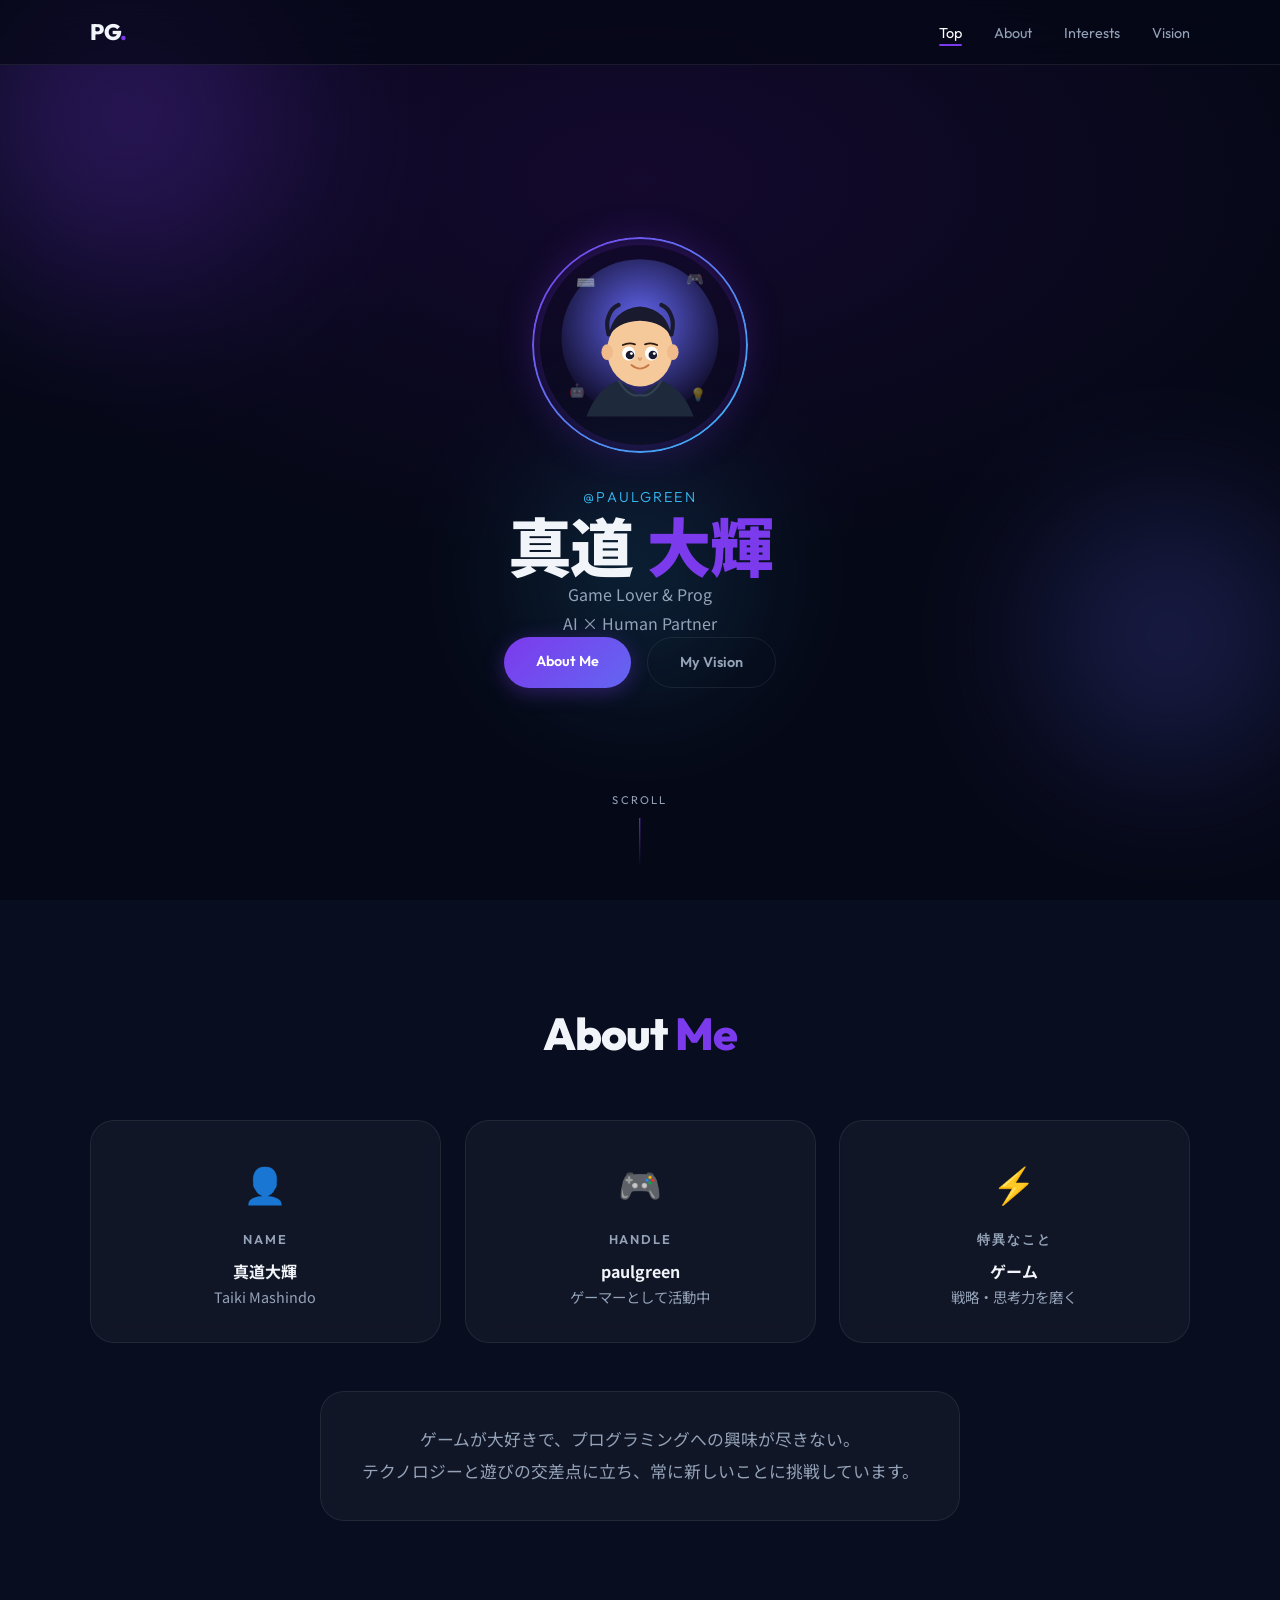
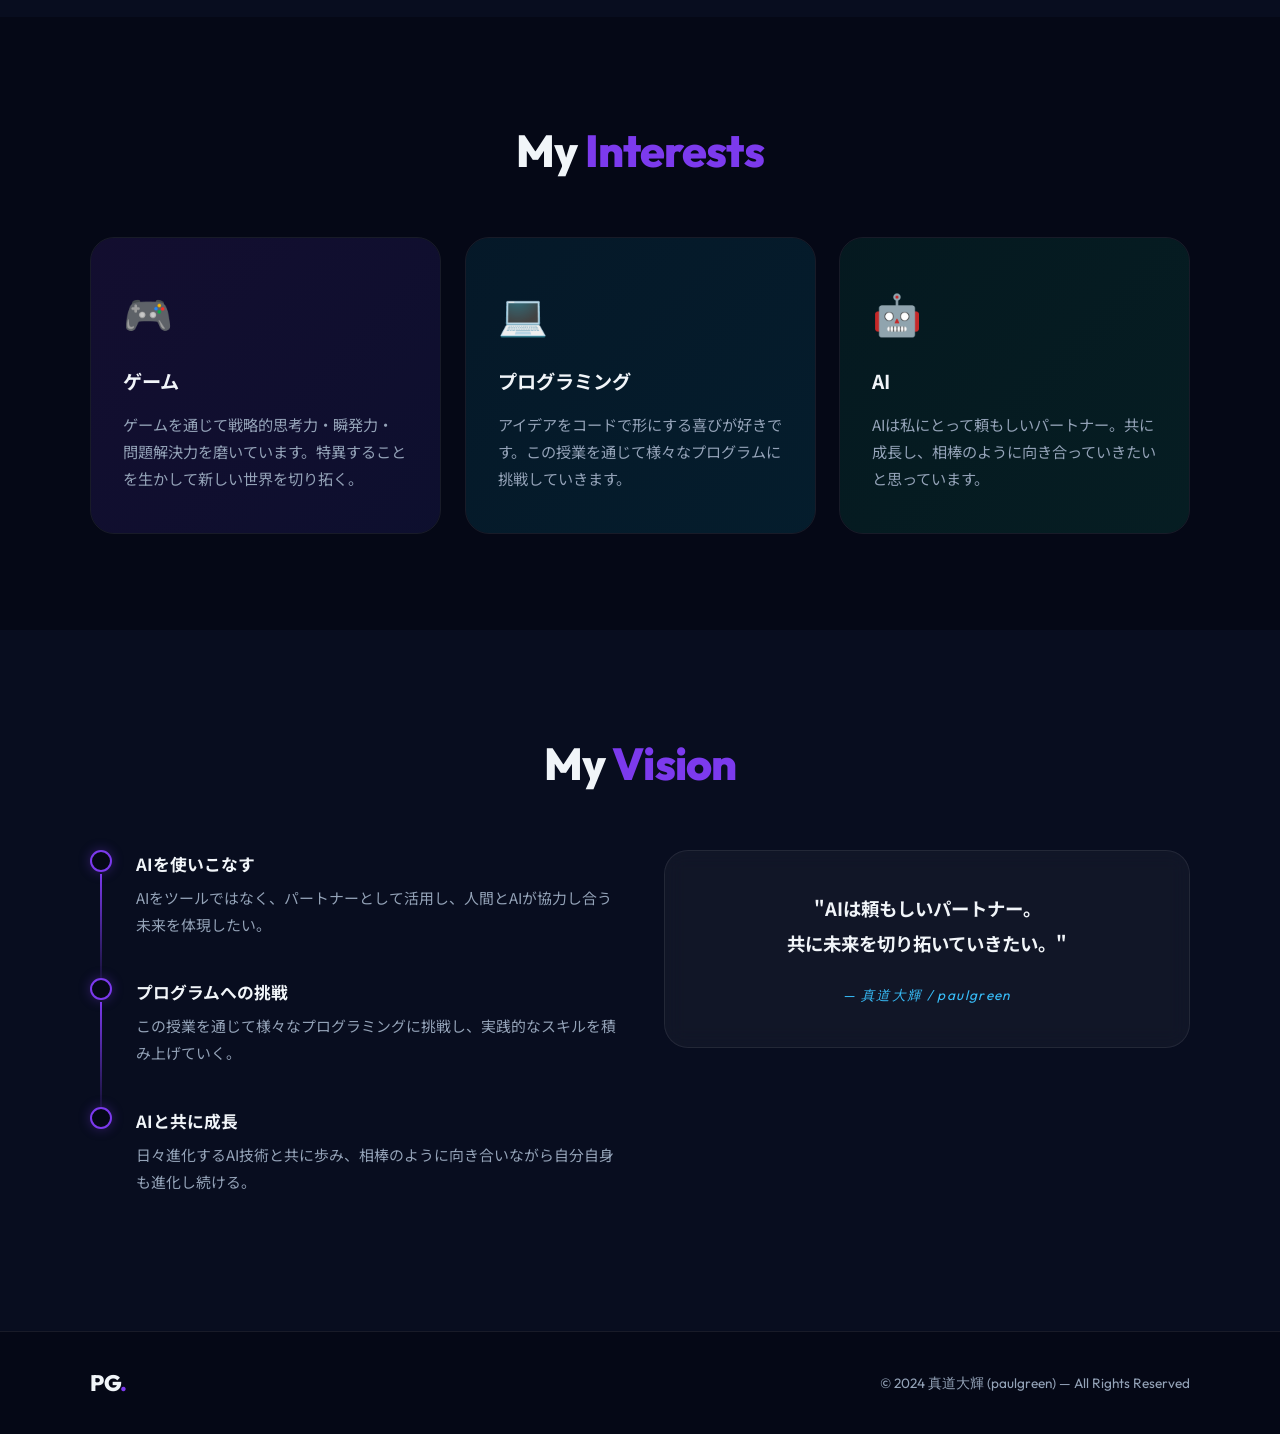
==== index.html @ 3db97f79 "Initial commit" ====
<!DOCTYPE html>
<html lang="ja">
<head>
  <meta charset="UTF-8" />
  <meta name="viewport" content="width=device-width, initial-scale=1.0" />
  <meta name="description" content="真道大輝（paulgreen）の自己紹介ページ。ゲームとプログラミングが得意なAI活用者のポートフォリオ。" />
  <title>真道大輝 | Self Introduction</title>
  <link rel="preconnect" href="https://fonts.googleapis.com" />
  <link rel="preconnect" href="https://fonts.gstatic.com" crossorigin />
  <link href="https://fonts.googleapis.com/css2?family=Noto+Sans+JP:wght@300;400;700;900&family=Outfit:wght@300;400;600;800&display=swap" rel="stylesheet" />
  <link rel="stylesheet" href="style.css" />
</head>
<body>

  <!-- ===== NAVBAR ===== -->
  <nav id="navbar">
    <div class="nav-inner">
      <span class="nav-logo">PG<span class="accent">.</span></span>
      <ul class="nav-links">
        <li><a href="#hero">Top</a></li>
        <li><a href="#about">About</a></li>
        <li><a href="#interests">Interests</a></li>
        <li><a href="#future">Vision</a></li>
      </ul>
      <button class="hamburger" id="hamburger" aria-label="メニュー">
        <span></span><span></span><span></span>
      </button>
    </div>
  </nav>

  <!-- ===== HERO ===== -->
  <section id="hero">
    <div class="hero-bg">
      <div class="orb orb1"></div>
      <div class="orb orb2"></div>
      <div class="orb orb3"></div>
    </div>
    <div class="hero-content">
      <div class="hero-avatar reveal-up">
        <!-- SVG Avatar -->
        <svg viewBox="0 0 240 280" xmlns="http://www.w3.org/2000/svg" class="avatar-svg">
          <!-- Background circle -->
          <circle cx="120" cy="130" r="110" fill="url(#avatarBg)" />
          <!-- Body / T-shirt -->
          <path d="M45 240 Q60 200 90 190 L120 210 L150 190 Q180 200 195 240 Z" fill="#1e293b"/>
          <!-- Hoodie details -->
          <path d="M90 190 Q105 215 120 210 Q135 215 150 190" fill="none" stroke="#334155" stroke-width="3"/>
          <!-- Neck -->
          <rect x="107" y="172" width="26" height="22" rx="8" fill="#f5c99a"/>
          <!-- Head -->
          <ellipse cx="120" cy="148" rx="46" ry="50" fill="#f5c99a"/>
          <!-- Ears -->
          <ellipse cx="74" cy="150" rx="8" ry="11" fill="#f0ba8a"/>
          <ellipse cx="166" cy="150" rx="8" ry="11" fill="#f0ba8a"/>
          <!-- Hair -->
          <path d="M76 130 Q80 90 120 86 Q160 90 164 130 Q155 108 120 106 Q85 108 76 130 Z" fill="#1a1a2e"/>
          <path d="M76 125 Q72 110 76 100 Q80 88 90 84" stroke="#1a1a2e" stroke-width="6" fill="none" stroke-linecap="round"/>
          <path d="M164 125 Q168 110 164 100 Q160 88 150 84" stroke="#1a1a2e" stroke-width="6" fill="none" stroke-linecap="round"/>
          <!-- Eyes -->
          <ellipse cx="104" cy="152" rx="9" ry="10" fill="white"/>
          <ellipse cx="136" cy="152" rx="9" ry="10" fill="white"/>
          <circle cx="106" cy="154" r="6" fill="#1a1a2e"/>
          <circle cx="138" cy="154" r="6" fill="#1a1a2e"/>
          <circle cx="108" cy="152" r="2" fill="white"/>
          <circle cx="140" cy="152" r="2" fill="white"/>
          <!-- Eyebrows -->
          <path d="M96 140 Q104 136 113 139" stroke="#2d1a0e" stroke-width="2.5" fill="none" stroke-linecap="round"/>
          <path d="M127 139 Q136 136 144 140" stroke="#2d1a0e" stroke-width="2.5" fill="none" stroke-linecap="round"/>
          <!-- Smile -->
          <path d="M108 168 Q120 178 132 168" stroke="#c97745" stroke-width="2.5" fill="none" stroke-linecap="round"/>
          <!-- Nose -->
          <path d="M118 158 Q120 165 122 158" stroke="#d4956a" stroke-width="2" fill="none" stroke-linecap="round"/>
          <!-- Gradient -->
          <defs>
            <radialGradient id="avatarBg" cx="50%" cy="40%" r="60%">
              <stop offset="0%" stop-color="#6366f1"/>
              <stop offset="100%" stop-color="#0f0c29"/>
            </radialGradient>
          </defs>
          <!-- Tech icons floating -->
          <text x="30" y="60" font-size="22" opacity="0.5">⌨️</text>
          <text x="185" y="55" font-size="20" opacity="0.5">🎮</text>
          <text x="20" y="210" font-size="18" opacity="0.4">🤖</text>
          <text x="190" y="215" font-size="18" opacity="0.4">💡</text>
        </svg>
        <div class="avatar-ring"></div>
      </div>

      <div class="hero-text reveal-up delay-1">
        <p class="hero-handle">@paulgreen</p>
        <h1 class="hero-name">真道 <span class="accent">大輝</span></h1>
        <p class="hero-tagline">Game Lover &amp; Programming Enthusiast<br>AI × Human Partner</p>
        <div class="hero-buttons">
          <a href="#about" class="btn btn-primary" id="btn-about">About Me</a>
          <a href="#future" class="btn btn-ghost" id="btn-vision">My Vision</a>
        </div>
      </div>
    </div>

    <div class="scroll-hint">
      <span>Scroll</span>
      <div class="scroll-line"></div>
    </div>
  </section>

  <!-- ===== ABOUT ===== -->
  <section id="about">
    <div class="container">
      <h2 class="section-title reveal-up">About <span class="accent">Me</span></h2>
      <div class="about-grid">
        <div class="about-card reveal-left" id="card-name">
          <div class="card-icon">👤</div>
          <h3>Name</h3>
          <p><strong>真道大輝</strong><br><span class="muted">Taiki Mashindo</span></p>
        </div>
        <div class="about-card reveal-up delay-1" id="card-handle">
          <div class="card-icon">🎮</div>
          <h3>Handle</h3>
          <p><strong>paulgreen</strong><br><span class="muted">ゲーマーとして活動中</span></p>
        </div>
        <div class="about-card reveal-right" id="card-skill">
          <div class="card-icon">⚡</div>
          <h3>特異なこと</h3>
          <p><strong>ゲーム</strong><br><span class="muted">戦略・思考力を磨く</span></p>
        </div>
      </div>

      <div class="about-bio reveal-up delay-2">
        <p>
          ゲームが大好きで、プログラミングへの興味が尽きない。<br>
          テクノロジーと遊びの交差点に立ち、常に新しいことに挑戦しています。
        </p>
      </div>
    </div>
  </section>

  <!-- ===== INTERESTS ===== -->
  <section id="interests">
    <div class="container">
      <h2 class="section-title reveal-up">My <span class="accent">Interests</span></h2>
      <div class="interests-grid">

        <div class="interest-card reveal-left" id="interest-game">
          <div class="interest-bg game-bg"></div>
          <div class="interest-icon">🎮</div>
          <h3>ゲーム</h3>
          <p>ゲームを通じて戦略的思考力・瞬発力・問題解決力を磨いています。特異することを生かして新しい世界を切り拓く。</p>
        </div>

        <div class="interest-card reveal-up delay-1" id="interest-programming">
          <div class="interest-bg prog-bg"></div>
          <div class="interest-icon">💻</div>
          <h3>プログラミング</h3>
          <p>アイデアをコードで形にする喜びが好きです。この授業を通じて様々なプログラムに挑戦していきます。</p>
        </div>

        <div class="interest-card reveal-right" id="interest-ai">
          <div class="interest-bg ai-bg"></div>
          <div class="interest-icon">🤖</div>
          <h3>AI</h3>
          <p>AIは私にとって頼もしいパートナー。共に成長し、相棒のように向き合っていきたいと思っています。</p>
        </div>

      </div>
    </div>
  </section>

  <!-- ===== FUTURE / VISION ===== -->
  <section id="future">
    <div class="container">
      <h2 class="section-title reveal-up">My <span class="accent">Vision</span></h2>
      <div class="vision-wrap">
        <div class="vision-timeline">

          <div class="timeline-item reveal-left" id="timeline-1">
            <div class="timeline-dot"></div>
            <div class="timeline-content">
              <h3>AIを使いこなす</h3>
              <p>AIをツールではなく、パートナーとして活用し、人間とAIが協力し合う未来を体現したい。</p>
            </div>
          </div>

          <div class="timeline-item reveal-right" id="timeline-2">
            <div class="timeline-dot"></div>
            <div class="timeline-content">
              <h3>プログラムへの挑戦</h3>
              <p>この授業を通じて様々なプログラミングに挑戦し、実践的なスキルを積み上げていく。</p>
            </div>
          </div>

          <div class="timeline-item reveal-left" id="timeline-3">
            <div class="timeline-dot"></div>
            <div class="timeline-content">
              <h3>AIと共に成長</h3>
              <p>日々進化するAI技術と共に歩み、相棒のように向き合いながら自分自身も進化し続ける。</p>
            </div>
          </div>

        </div>

        <div class="vision-quote reveal-up delay-2">
          <blockquote>
            "AIは頼もしいパートナー。<br>共に未来を切り拓いていきたい。"
          </blockquote>
          <cite>— 真道大輝 / paulgreen</cite>
        </div>
      </div>
    </div>
  </section>

  <!-- ===== FOOTER ===== -->
  <footer id="footer">
    <div class="footer-inner">
      <span class="nav-logo">PG<span class="accent">.</span></span>
      <p>© 2024 真道大輝 (paulgreen) — All Rights Reserved</p>
    </div>
  </footer>

  <script src="script.js"></script>
</body>
</html>
---- style.css ----
/* =============================================
   DESIGN TOKENS & RESET
   ============================================= */
:root {
  --bg-dark:     #050816;
  --bg-section:  #080d1f;
  --bg-card:     rgba(255,255,255,0.04);
  --accent:      #7c3aed;
  --accent2:     #6366f1;
  --accent3:     #38bdf8;
  --text-main:   #f1f5f9;
  --text-muted:  #94a3b8;
  --border:      rgba(255,255,255,0.08);
  --glow:        rgba(124,58,237,0.35);
  --radius:      1rem;
  --radius-lg:   1.5rem;
  --transition:  0.35s cubic-bezier(0.4,0,0.2,1);
  --font-jp:     'Noto Sans JP', sans-serif;
  --font-en:     'Outfit', sans-serif;
}

*, *::before, *::after { box-sizing: border-box; margin: 0; padding: 0; }

html { scroll-behavior: smooth; font-size: 16px; }

body {
  font-family: var(--font-jp);
  background: var(--bg-dark);
  color: var(--text-main);
  overflow-x: hidden;
  line-height: 1.7;
}

a { text-decoration: none; color: inherit; }
ul { list-style: none; }
img, svg { display: block; max-width: 100%; }

.accent { color: var(--accent); }
.muted  { color: var(--text-muted); font-size: 0.9rem; }

/* =============================================
   SCROLLBAR
   ============================================= */
::-webkit-scrollbar { width: 6px; }
::-webkit-scrollbar-track { background: var(--bg-dark); }
::-webkit-scrollbar-thumb { background: var(--accent); border-radius: 3px; }

/* =============================================
   NAVBAR
   ============================================= */
#navbar {
  position: fixed;
  top: 0; left: 0; right: 0;
  z-index: 100;
  padding: 0 1.5rem;
  backdrop-filter: blur(20px);
  background: rgba(5,8,22,0.7);
  border-bottom: 1px solid var(--border);
  transition: var(--transition);
}

.nav-inner {
  max-width: 1100px;
  margin: 0 auto;
  height: 64px;
  display: flex;
  align-items: center;
  justify-content: space-between;
}

.nav-logo {
  font-family: var(--font-en);
  font-weight: 800;
  font-size: 1.4rem;
  letter-spacing: -0.02em;
  color: var(--text-main);
}

.nav-links {
  display: flex;
  gap: 2rem;
}

.nav-links a {
  font-family: var(--font-en);
  font-size: 0.9rem;
  font-weight: 400;
  color: var(--text-muted);
  position: relative;
  transition: color var(--transition);
}

.nav-links a::after {
  content: '';
  position: absolute;
  bottom: -4px; left: 0;
  width: 0; height: 2px;
  background: var(--accent);
  border-radius: 2px;
  transition: width var(--transition);
}

.nav-links a:hover { color: var(--text-main); }
.nav-links a:hover::after { width: 100%; }

.hamburger {
  display: none;
  flex-direction: column;
  gap: 5px;
  background: none;
  border: none;
  cursor: pointer;
  padding: 4px;
}

.hamburger span {
  display: block;
  width: 24px; height: 2px;
  background: var(--text-main);
  border-radius: 2px;
  transition: var(--transition);
}

/* =============================================
   HERO
   ============================================= */
#hero {
  min-height: 100svh;
  display: flex;
  align-items: center;
  justify-content: center;
  position: relative;
  overflow: hidden;
  padding: 6rem 1.5rem 4rem;
}

.hero-bg {
  position: absolute;
  inset: 0;
  z-index: 0;
  background: radial-gradient(ellipse 80% 60% at 50% 20%, #14092e 0%, var(--bg-dark) 70%);
}

.orb {
  position: absolute;
  border-radius: 50%;
  filter: blur(80px);
  opacity: 0.4;
  animation: float 8s ease-in-out infinite;
}

.orb1 {
  width: 500px; height: 500px;
  background: radial-gradient(circle, #7c3aed 0%, transparent 70%);
  top: -15%; left: -10%;
  animation-delay: 0s;
}

.orb2 {
  width: 350px; height: 350px;
  background: radial-gradient(circle, #6366f1 0%, transparent 70%);
  bottom: 10%; right: -5%;
  animation-delay: 3s;
}

.orb3 {
  width: 250px; height: 250px;
  background: radial-gradient(circle, #38bdf8 0%, transparent 70%);
  top: 50%; left: 40%;
  animation-delay: 6s;
}

@keyframes float {
  0%, 100% { transform: translateY(0) scale(1); }
  50%       { transform: translateY(-30px) scale(1.05); }
}

.hero-content {
  position: relative;
  z-index: 1;
  display: flex;
  flex-direction: column;
  align-items: center;
  gap: 2.5rem;
  text-align: center;
  max-width: 700px;
  width: 100%;
}

/* Avatar */
.hero-avatar {
  position: relative;
  width: 200px; height: 200px;
}

.avatar-svg {
  width: 200px; height: 200px;
  border-radius: 50%;
  box-shadow: 0 0 40px var(--glow);
}

.avatar-ring {
  position: absolute;
  inset: -8px;
  border-radius: 50%;
  border: 2px solid transparent;
  background: linear-gradient(135deg, var(--accent), var(--accent3)) border-box;
  -webkit-mask: linear-gradient(#fff 0 0) padding-box, linear-gradient(#fff 0 0);
  -webkit-mask-composite: destination-out;
  mask-composite: exclude;
  animation: spin 6s linear infinite;
}

@keyframes spin {
  to { transform: rotate(360deg); }
}

/* Hero Text */
.hero-handle {
  font-family: var(--font-en);
  font-size: 0.9rem;
  font-weight: 300;
  color: var(--accent3);
  letter-spacing: 0.15em;
  text-transform: uppercase;
}

.hero-name {
  font-family: var(--font-jp);
  font-size: clamp(2.2rem, 6vw, 4rem);
  font-weight: 900;
  line-height: 1.1;
  letter-spacing: -0.02em;
}

.hero-tagline {
  font-size: 1rem;
  color: var(--text-muted);
  line-height: 1.8;
}

.hero-buttons {
  display: flex;
  gap: 1rem;
  flex-wrap: wrap;
  justify-content: center;
}

.btn {
  font-family: var(--font-en);
  font-weight: 600;
  font-size: 0.9rem;
  padding: 0.75rem 2rem;
  border-radius: 100px;
  transition: var(--transition);
  cursor: pointer;
  border: none;
  display: inline-block;
}

.btn-primary {
  background: linear-gradient(135deg, var(--accent), var(--accent2));
  color: #fff;
  box-shadow: 0 4px 20px var(--glow);
}

.btn-primary:hover {
  transform: translateY(-3px) scale(1.04);
  box-shadow: 0 8px 30px var(--glow);
}

.btn-ghost {
  background: transparent;
  color: var(--text-muted);
  border: 1px solid var(--border);
}

.btn-ghost:hover {
  color: var(--text-main);
  border-color: var(--accent);
  transform: translateY(-3px);
}

/* Scroll hint */
.scroll-hint {
  position: absolute;
  bottom: 2rem;
  left: 50%;
  transform: translateX(-50%);
  display: flex;
  flex-direction: column;
  align-items: center;
  gap: 0.5rem;
  z-index: 1;
}

.scroll-hint span {
  font-family: var(--font-en);
  font-size: 0.7rem;
  letter-spacing: 0.2em;
  color: var(--text-muted);
  text-transform: uppercase;
}

.scroll-line {
  width: 1px;
  height: 50px;
  background: linear-gradient(to bottom, var(--accent), transparent);
  animation: scrollAnim 2s ease-in-out infinite;
}

@keyframes scrollAnim {
  0%, 100% { opacity: 1; transform: scaleY(1); transform-origin: top; }
  50%       { opacity: 0.3; transform: scaleY(0.5); }
}

/* =============================================
   SECTIONS COMMON
   ============================================= */
section { padding: 6rem 1.5rem; }
section:nth-child(even) { background: var(--bg-section); }

.container {
  max-width: 1100px;
  margin: 0 auto;
}

.section-title {
  font-family: var(--font-en);
  font-size: clamp(1.8rem, 4vw, 2.8rem);
  font-weight: 800;
  text-align: center;
  margin-bottom: 3rem;
  letter-spacing: -0.02em;
}

/* =============================================
   ABOUT
   ============================================= */
#about { background: var(--bg-section); }

.about-grid {
  display: grid;
  grid-template-columns: repeat(auto-fit, minmax(220px, 1fr));
  gap: 1.5rem;
  margin-bottom: 3rem;
}

.about-card {
  background: var(--bg-card);
  border: 1px solid var(--border);
  border-radius: var(--radius-lg);
  padding: 2rem 1.5rem;
  text-align: center;
  transition: var(--transition);
  backdrop-filter: blur(10px);
  position: relative;
  overflow: hidden;
}

.about-card::before {
  content: '';
  position: absolute;
  top: 0; left: 0; right: 0;
  height: 2px;
  background: linear-gradient(90deg, var(--accent), var(--accent3));
  opacity: 0;
  transition: opacity var(--transition);
}

.about-card:hover { transform: translateY(-6px); border-color: rgba(124,58,237,0.4); }
.about-card:hover::before { opacity: 1; }

.card-icon {
  font-size: 2.2rem;
  margin-bottom: 1rem;
}

.about-card h3 {
  font-family: var(--font-en);
  font-size: 0.8rem;
  font-weight: 600;
  text-transform: uppercase;
  letter-spacing: 0.15em;
  color: var(--text-muted);
  margin-bottom: 0.5rem;
}

.about-card p {
  font-size: 1rem;
  line-height: 1.6;
}

.about-bio {
  text-align: center;
  max-width: 640px;
  margin: 0 auto;
  font-size: 1.05rem;
  color: var(--text-muted);
  line-height: 1.9;
  padding: 2rem;
  background: var(--bg-card);
  border: 1px solid var(--border);
  border-radius: var(--radius-lg);
  backdrop-filter: blur(10px);
}

/* =============================================
   INTERESTS
   ============================================= */
#interests { background: var(--bg-dark); }

.interests-grid {
  display: grid;
  grid-template-columns: repeat(auto-fit, minmax(280px, 1fr));
  gap: 1.5rem;
}

.interest-card {
  position: relative;
  border-radius: var(--radius-lg);
  padding: 2.5rem 2rem;
  overflow: hidden;
  border: 1px solid var(--border);
  transition: var(--transition);
  cursor: default;
}

.interest-bg {
  position: absolute;
  inset: 0;
  opacity: 0.12;
  transition: opacity var(--transition);
}

.game-bg  { background: linear-gradient(135deg, #7c3aed, #4f46e5); }
.prog-bg  { background: linear-gradient(135deg, #0891b2, #06b6d4); }
.ai-bg    { background: linear-gradient(135deg, #059669, #10b981); }

.interest-card:hover .interest-bg { opacity: 0.22; }
.interest-card:hover { transform: translateY(-8px); box-shadow: 0 20px 50px rgba(0,0,0,0.4); }

.interest-icon {
  font-size: 2.5rem;
  margin-bottom: 1.2rem;
  position: relative;
  z-index: 1;
}

.interest-card h3 {
  font-size: 1.2rem;
  font-weight: 700;
  margin-bottom: 0.8rem;
  position: relative;
  z-index: 1;
}

.interest-card p {
  color: var(--text-muted);
  font-size: 0.95rem;
  line-height: 1.8;
  position: relative;
  z-index: 1;
}

/* =============================================
   VISION / FUTURE
   ============================================= */
#future { background: var(--bg-section); }

.vision-wrap {
  display: grid;
  grid-template-columns: 1fr 1fr;
  gap: 3rem;
  align-items: start;
}

/* Timeline */
.vision-timeline { display: flex; flex-direction: column; gap: 0; }

.timeline-item {
  display: flex;
  gap: 1.5rem;
  padding-bottom: 2.5rem;
  position: relative;
}

.timeline-item::after {
  content: '';
  position: absolute;
  left: 10px; top: 24px;
  width: 2px;
  height: calc(100% - 10px);
  background: linear-gradient(to bottom, var(--accent), transparent);
}

.timeline-item:last-child::after { display: none; }

.timeline-dot {
  flex-shrink: 0;
  width: 22px; height: 22px;
  border-radius: 50%;
  border: 2px solid var(--accent);
  background: var(--bg-dark);
  z-index: 1;
  box-shadow: 0 0 12px var(--glow);
  transition: var(--transition);
}

.timeline-item:hover .timeline-dot {
  background: var(--accent);
  box-shadow: 0 0 20px var(--glow);
}

.timeline-content h3 {
  font-size: 1.05rem;
  font-weight: 700;
  margin-bottom: 0.4rem;
}

.timeline-content p {
  color: var(--text-muted);
  font-size: 0.93rem;
  line-height: 1.8;
}

/* Quote */
.vision-quote {
  background: var(--bg-card);
  border: 1px solid var(--border);
  border-radius: var(--radius-lg);
  padding: 2.5rem;
  backdrop-filter: blur(10px);
  text-align: center;
  position: sticky;
  top: 5rem;
}

.vision-quote blockquote {
  font-size: 1.15rem;
  line-height: 1.9;
  font-weight: 700;
  color: var(--text-main);
  margin-bottom: 1.2rem;
}

.vision-quote cite {
  font-family: var(--font-en);
  font-size: 0.85rem;
  color: var(--accent3);
  letter-spacing: 0.1em;
}

/* =============================================
   FOOTER
   ============================================= */
#footer {
  background: var(--bg-dark);
  border-top: 1px solid var(--border);
  padding: 2rem 1.5rem;
}

.footer-inner {
  max-width: 1100px;
  margin: 0 auto;
  display: flex;
  align-items: center;
  justify-content: space-between;
  flex-wrap: wrap;
  gap: 1rem;
}

.footer-inner p {
  color: var(--text-muted);
  font-size: 0.85rem;
  font-family: var(--font-en);
}

/* =============================================
   SCROLL ANIMATIONS
   ============================================= */
.reveal-up,
.reveal-left,
.reveal-right {
  opacity: 0;
  transition: opacity 0.7s ease, transform 0.7s ease;
  will-change: transform, opacity;
}

.reveal-up    { transform: translateY(50px); }
.reveal-left  { transform: translateX(-50px); }
.reveal-right { transform: translateX(50px); }

.reveal-up.visible,
.reveal-left.visible,
.reveal-right.visible {
  opacity: 1;
  transform: translate(0, 0);
}

.delay-1 { transition-delay: 0.15s; }
.delay-2 { transition-delay: 0.3s; }

/* =============================================
   RESPONSIVE
   ============================================= */
@media (max-width: 768px) {
  .nav-links { display: none; flex-direction: column; }
  .nav-links.open {
    display: flex;
    position: absolute;
    top: 64px; left: 0; right: 0;
    background: rgba(5,8,22,0.97);
    padding: 1.5rem;
    gap: 1.5rem;
    border-bottom: 1px solid var(--border);
  }

  .hamburger { display: flex; }

  .vision-wrap {
    grid-template-columns: 1fr;
  }

  .vision-quote { position: static; }

  #hero { padding-top: 5rem; }

  .about-grid  { grid-template-columns: 1fr; }
  .interests-grid { grid-template-columns: 1fr; }
}

@media (max-width: 480px) {
  .hero-buttons { flex-direction: column; align-items: center; }
  .btn { width: 220px; text-align: center; }
}
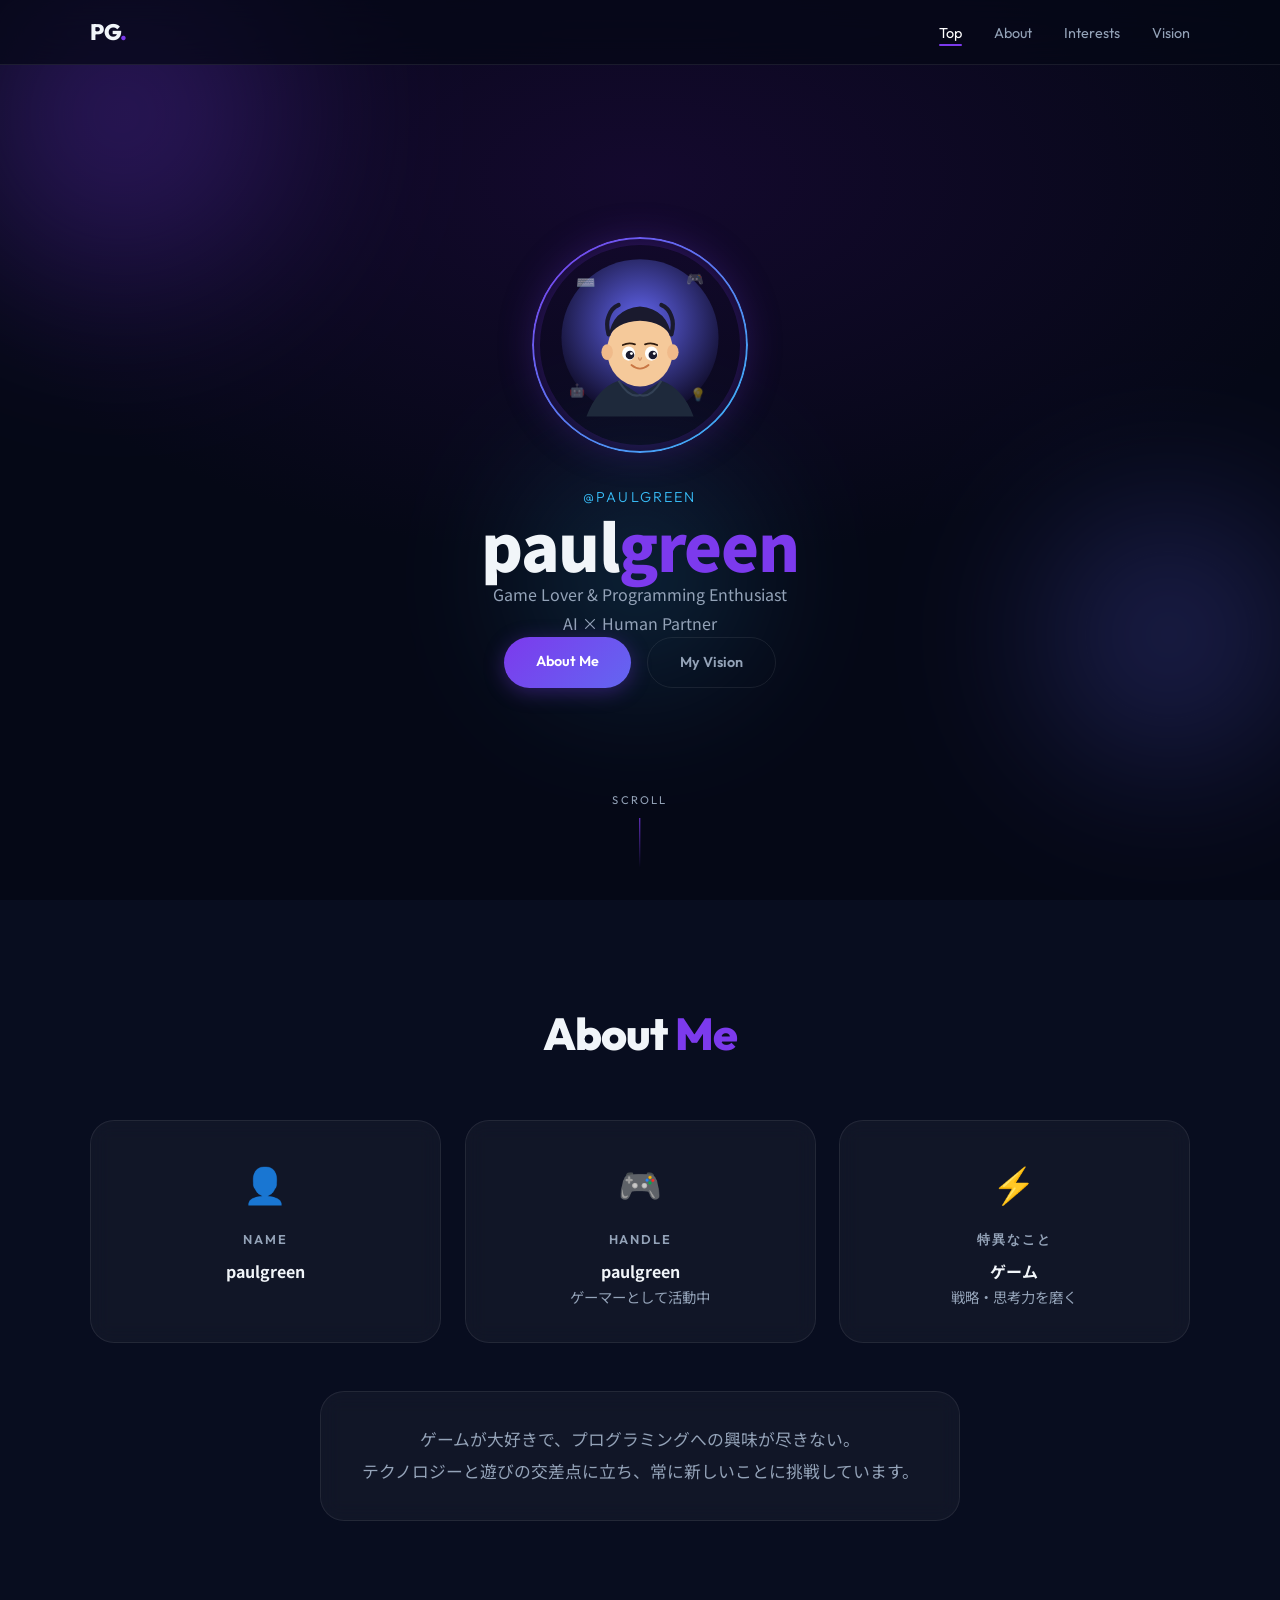
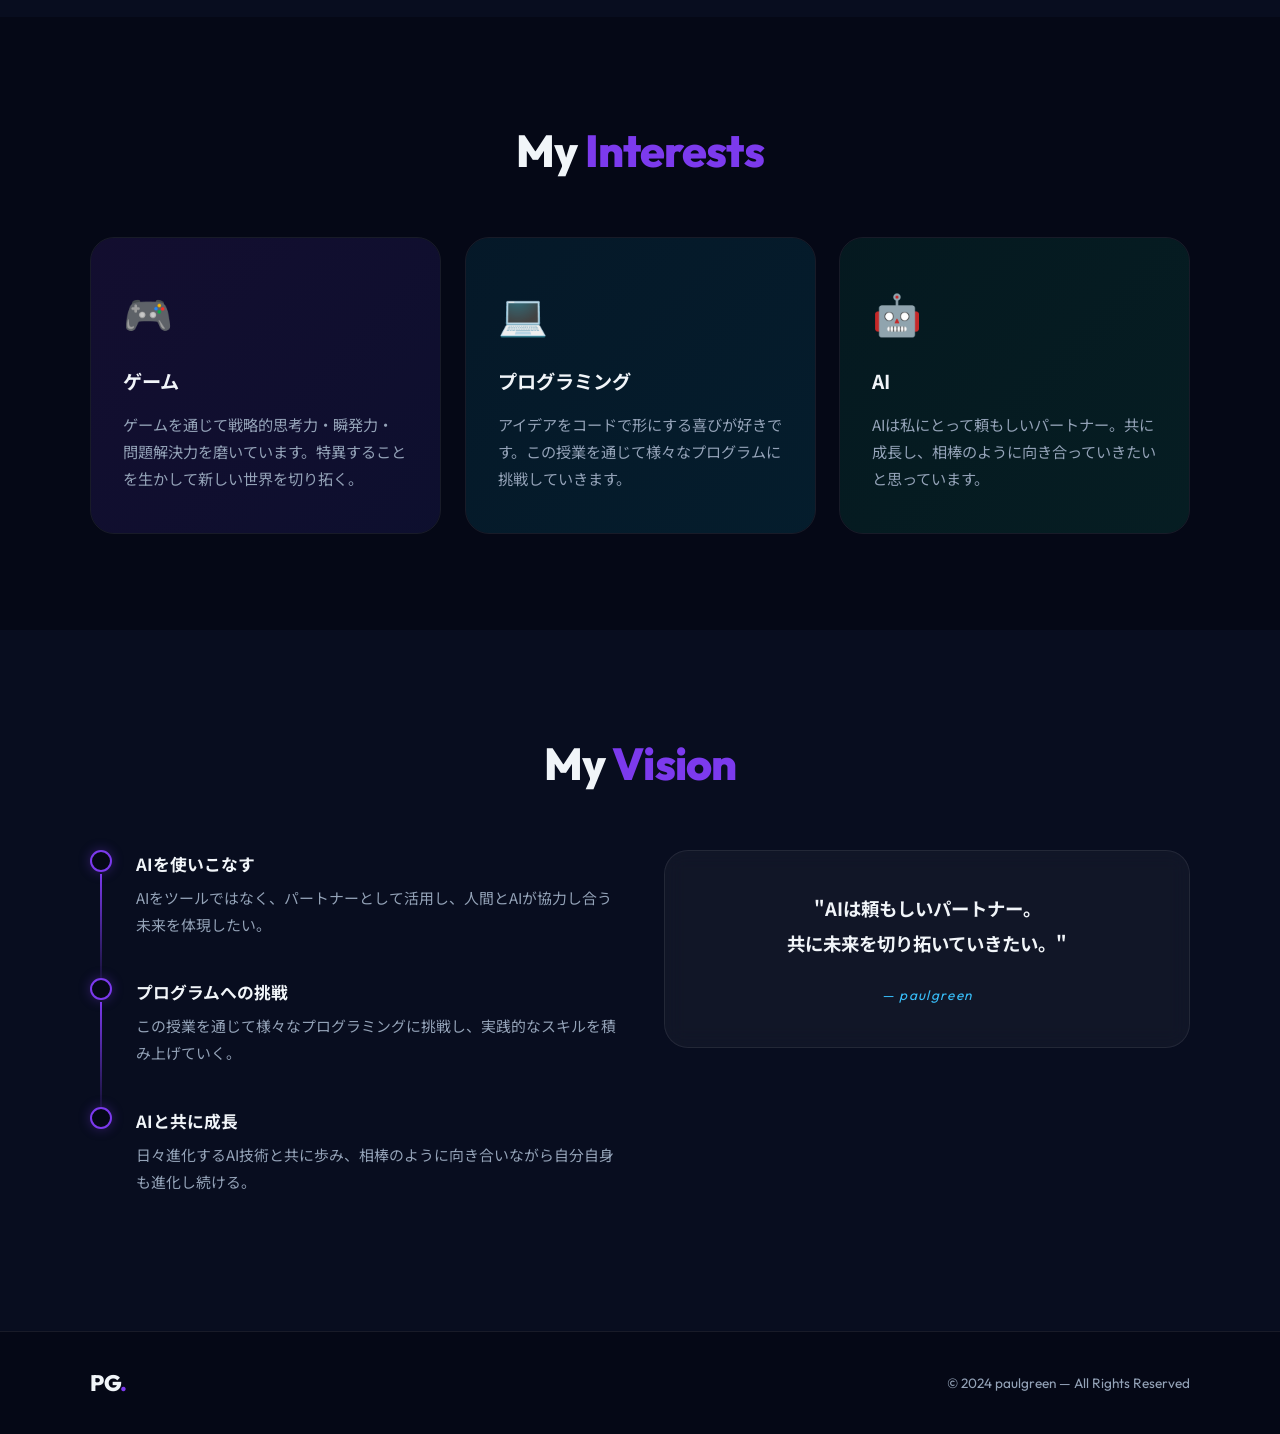
==== commit ecf3595e: "Update portfolio: Remove real name" ====
--- a/index.html
+++ b/index.html
@@ -3,8 +3,8 @@
 <head>
   <meta charset="UTF-8" />
   <meta name="viewport" content="width=device-width, initial-scale=1.0" />
-  <meta name="description" content="真道大輝（paulgreen）の自己紹介ページ。ゲームとプログラミングが得意なAI活用者のポートフォリオ。" />
-  <title>真道大輝 | Self Introduction</title>
+  <meta name="description" content="paulgreenの自己紹介ページ。ゲームとプログラミングが得意なAI活用者のポートフォリオ。" />
+  <title>paulgreen | Self Introduction</title>
   <link rel="preconnect" href="https://fonts.googleapis.com" />
   <link rel="preconnect" href="https://fonts.gstatic.com" crossorigin />
   <link href="https://fonts.googleapis.com/css2?family=Noto+Sans+JP:wght@300;400;700;900&family=Outfit:wght@300;400;600;800&display=swap" rel="stylesheet" />
@@ -88,7 +88,7 @@
 
       <div class="hero-text reveal-up delay-1">
         <p class="hero-handle">@paulgreen</p>
-        <h1 class="hero-name">真道 <span class="accent">大輝</span></h1>
+        <h1 class="hero-name">paul<span class="accent">green</span></h1>
         <p class="hero-tagline">Game Lover &amp; Programming Enthusiast<br>AI × Human Partner</p>
         <div class="hero-buttons">
           <a href="#about" class="btn btn-primary" id="btn-about">About Me</a>
@@ -111,7 +111,7 @@
         <div class="about-card reveal-left" id="card-name">
           <div class="card-icon">👤</div>
           <h3>Name</h3>
-          <p><strong>真道大輝</strong><br><span class="muted">Taiki Mashindo</span></p>
+          <p><strong>paulgreen</strong></p>
         </div>
         <div class="about-card reveal-up delay-1" id="card-handle">
           <div class="card-icon">🎮</div>
@@ -202,7 +202,7 @@
           <blockquote>
             "AIは頼もしいパートナー。<br>共に未来を切り拓いていきたい。"
           </blockquote>
-          <cite>— 真道大輝 / paulgreen</cite>
+          <cite>— paulgreen</cite>
         </div>
       </div>
     </div>
@@ -212,7 +212,7 @@
   <footer id="footer">
     <div class="footer-inner">
       <span class="nav-logo">PG<span class="accent">.</span></span>
-      <p>© 2024 真道大輝 (paulgreen) — All Rights Reserved</p>
+      <p>© 2024 paulgreen — All Rights Reserved</p>
     </div>
   </footer>
 
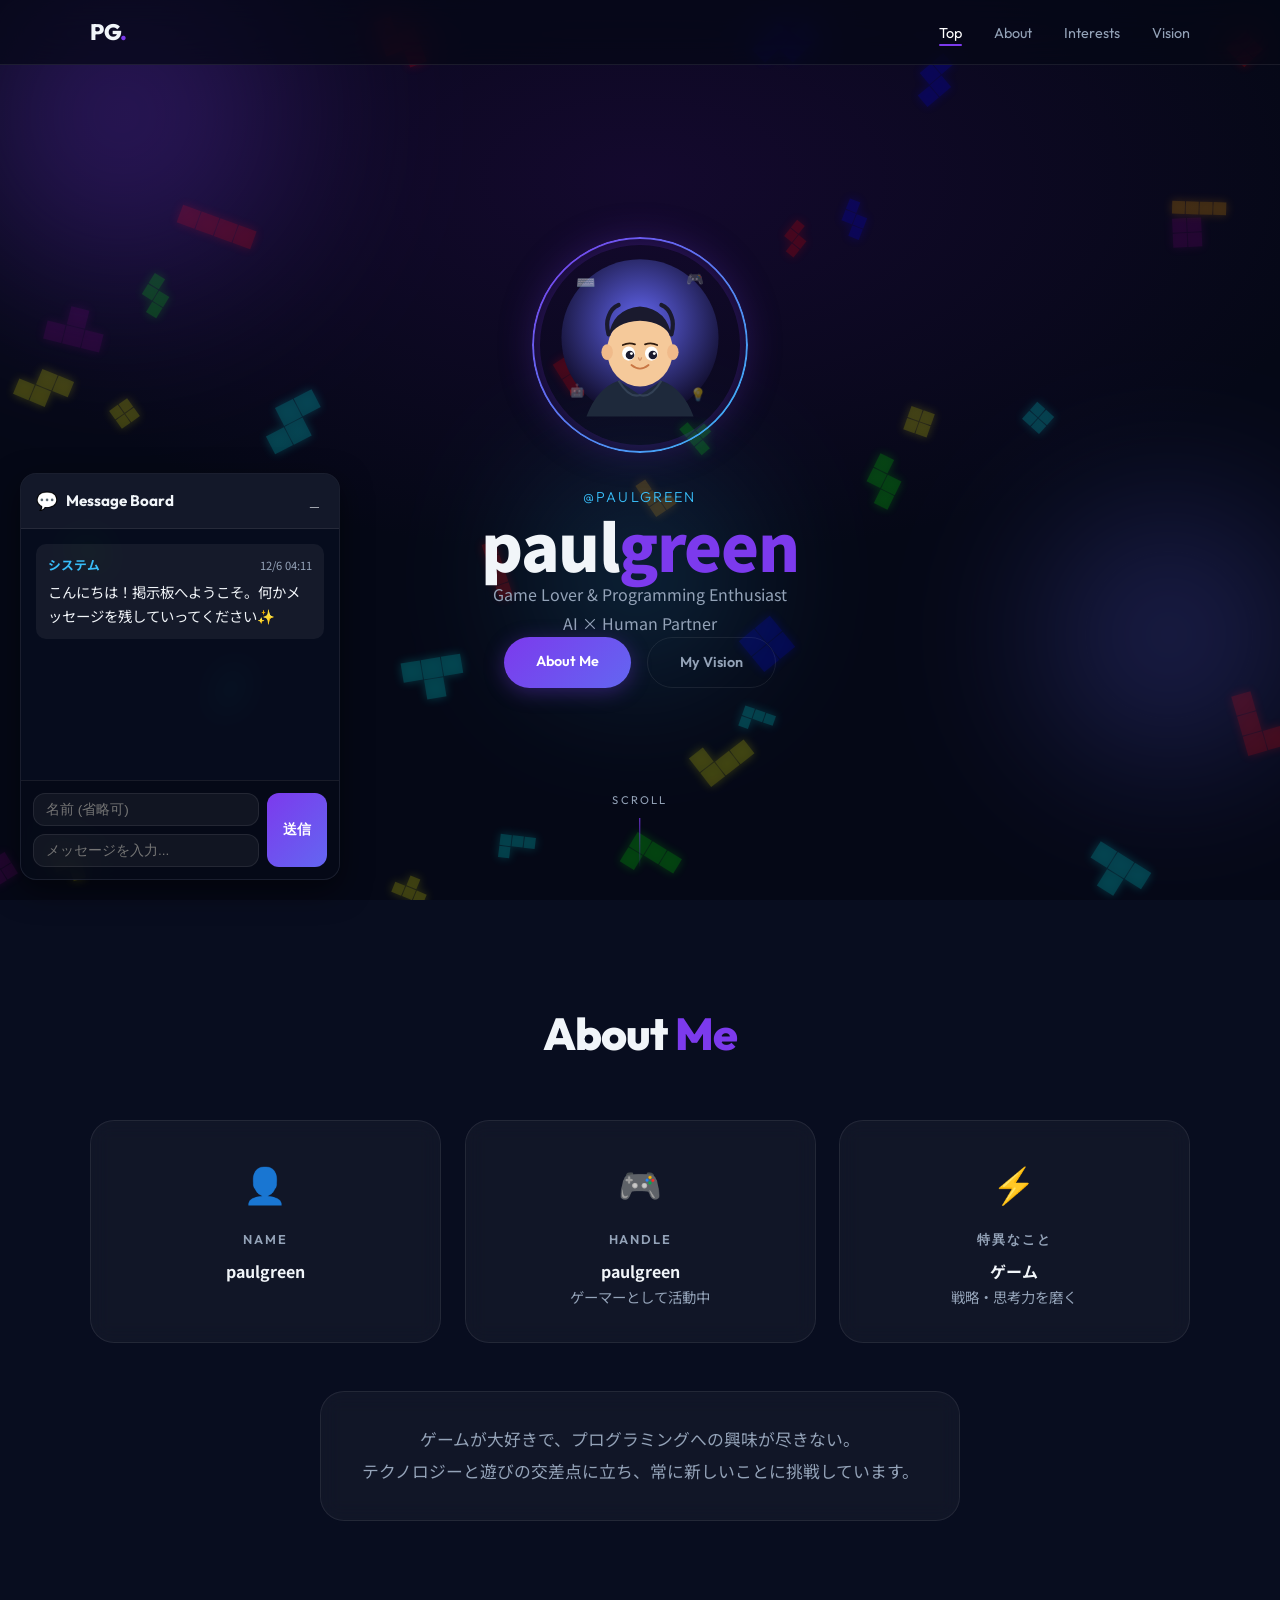
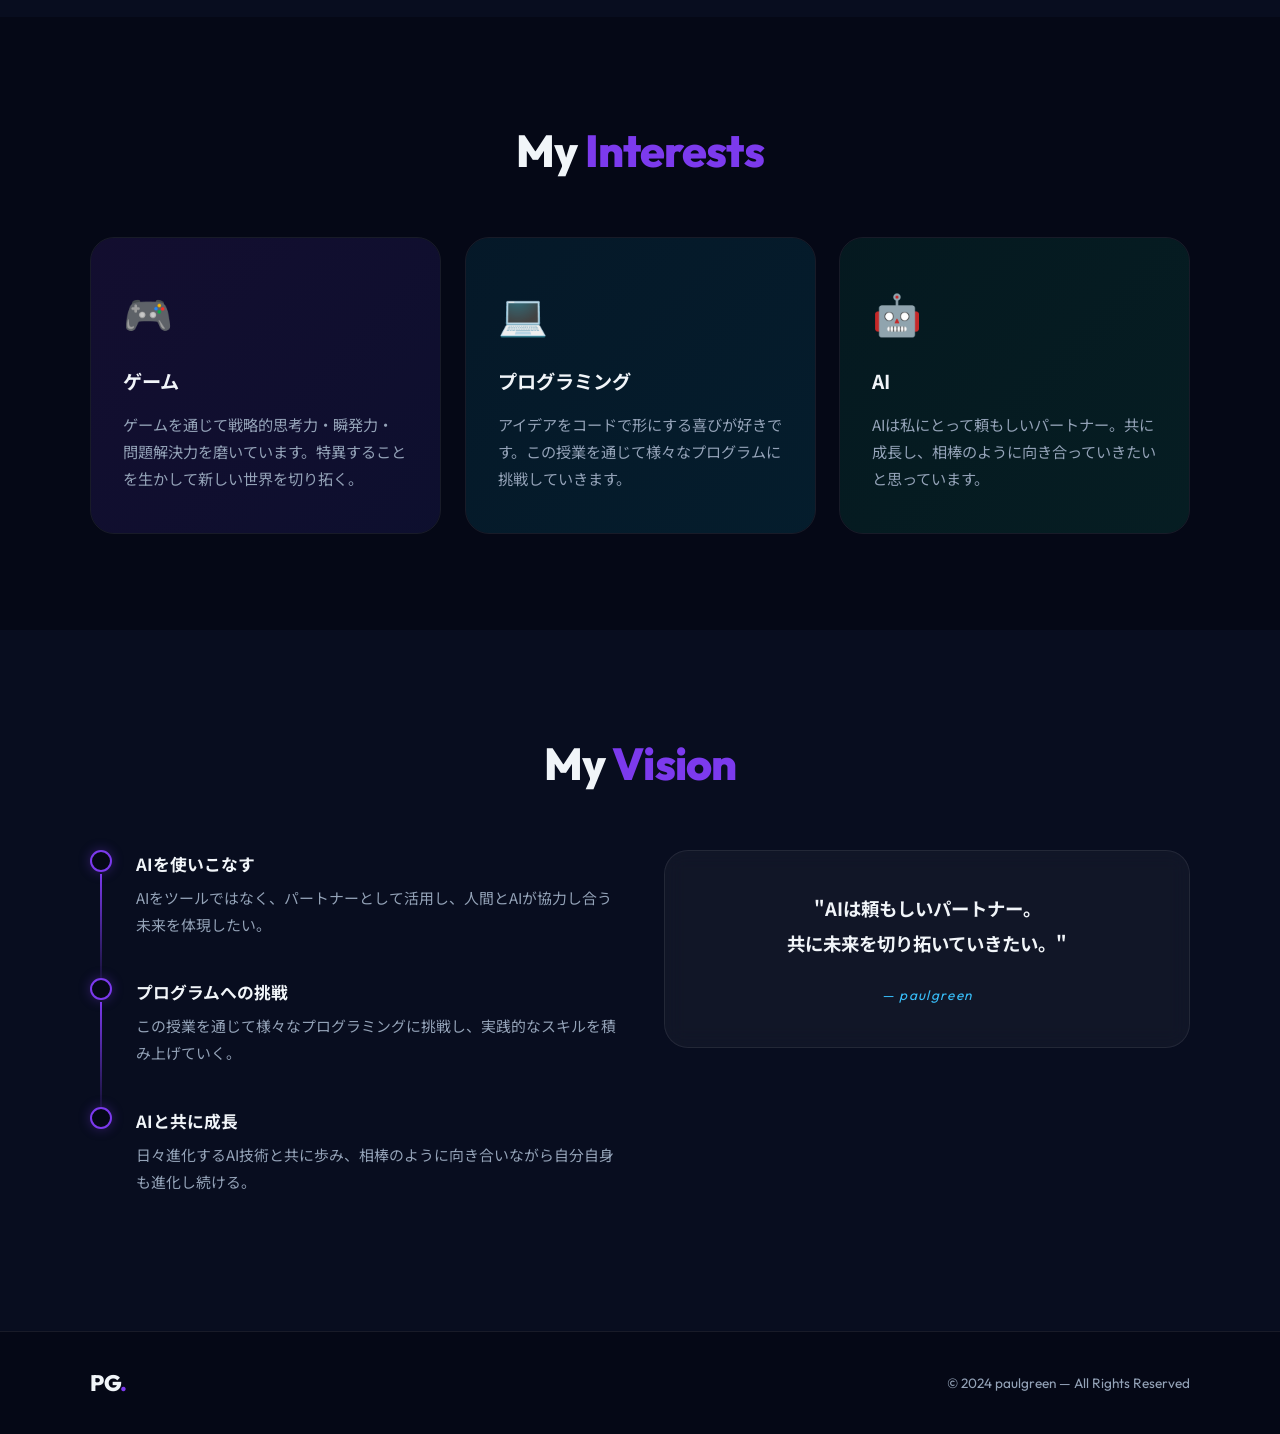
==== commit 89192ace: "feat: Add tetris background and message board" ====
--- a/index.html
+++ b/index.html
@@ -31,6 +31,7 @@
   <!-- ===== HERO ===== -->
   <section id="hero">
     <div class="hero-bg">
+      <canvas id="tetris-canvas"></canvas>
       <div class="orb orb1"></div>
       <div class="orb orb2"></div>
       <div class="orb orb3"></div>
@@ -216,6 +217,26 @@
     </div>
   </footer>
 
+  <!-- ===== BULLETIN BOARD WIDGET ===== -->
+  <div id="bulletin-board" class="board-widget">
+    <div class="board-header">
+      <h4>Message Board</h4>
+      <button id="board-toggle" aria-label="掲示板を切り替え">_</button>
+    </div>
+    <div class="board-body">
+      <div id="board-messages" class="board-messages">
+        <!-- Messages will be injected here -->
+      </div>
+      <form id="board-form" class="board-form">
+        <div class="board-inputs">
+          <input type="text" id="board-name" placeholder="名前 (省略可)" autocomplete="off" />
+          <input type="text" id="board-input" placeholder="メッセージを入力..." required autocomplete="off" />
+        </div>
+        <button type="submit">送信</button>
+      </form>
+    </div>
+  </div>
+
   <script src="script.js"></script>
 </body>
 </html>
--- a/style.css
+++ b/style.css
@@ -141,6 +141,17 @@
   background: radial-gradient(ellipse 80% 60% at 50% 20%, #14092e 0%, var(--bg-dark) 70%);
 }
 
+#tetris-canvas {
+  position: absolute;
+  top: 0;
+  left: 0;
+  width: 100%;
+  height: 100%;
+  z-index: 0;
+  opacity: 0.25; /* 背景として目立ちすぎないように透明度を調整 */
+  pointer-events: none; /* クリックを邪魔しないようにする */
+}
+
 .orb {
   position: absolute;
   border-radius: 50%;
@@ -634,3 +645,177 @@
   .hero-buttons { flex-direction: column; align-items: center; }
   .btn { width: 220px; text-align: center; }
 }
+
+/* =============================================
+   BULLETIN BOARD WIDGET
+   ============================================= */
+.board-widget {
+  position: fixed;
+  bottom: 20px;
+  left: 20px;
+  width: 320px;
+  background: rgba(8, 13, 31, 0.85);
+  backdrop-filter: blur(15px);
+  border: 1px solid var(--border);
+  border-radius: var(--radius);
+  z-index: 99;
+  box-shadow: 0 10px 30px rgba(0, 0, 0, 0.5);
+  display: flex;
+  flex-direction: column;
+  overflow: hidden;
+  transition: transform 0.3s cubic-bezier(0.4, 0, 0.2, 1);
+}
+
+.board-widget.minimized {
+  transform: translateY(calc(100% - 46px));
+}
+
+.board-header {
+  padding: 12px 15px;
+  background: rgba(255, 255, 255, 0.05);
+  display: flex;
+  justify-content: space-between;
+  align-items: center;
+  border-bottom: 1px solid var(--border);
+  cursor: pointer;
+  transition: background var(--transition);
+}
+
+.board-header:hover {
+  background: rgba(255, 255, 255, 0.1);
+}
+
+.board-header h4 {
+  font-family: var(--font-en);
+  font-size: 0.95rem;
+  margin: 0;
+  display: flex;
+  align-items: center;
+  gap: 8px;
+}
+.board-header h4::before {
+  content: '💬';
+  font-size: 1.1rem;
+}
+
+#board-toggle {
+  background: none;
+  border: none;
+  color: var(--text-main);
+  cursor: pointer;
+  font-weight: bold;
+  padding: 0 5px;
+  font-size: 1rem;
+}
+
+.board-body {
+  display: flex;
+  flex-direction: column;
+  height: 350px;
+}
+
+.board-messages {
+  flex: 1;
+  padding: 15px;
+  overflow-y: auto;
+  display: flex;
+  flex-direction: column;
+  gap: 10px;
+}
+
+.board-messages::-webkit-scrollbar { width: 4px; }
+.board-messages::-webkit-scrollbar-track { background: transparent; }
+.board-messages::-webkit-scrollbar-thumb { background: var(--accent); border-radius: 2px; }
+
+.board-msg {
+  background: rgba(255, 255, 255, 0.06);
+  padding: 10px 12px;
+  border-radius: 10px;
+  font-size: 0.9rem;
+  animation: fadeIn 0.3s ease;
+  word-break: break-word;
+}
+
+.board-msg .msg-time {
+  font-size: 0.7rem;
+  color: var(--text-muted);
+}
+
+.board-msg-header {
+  display: flex;
+  justify-content: space-between;
+  align-items: baseline;
+  margin-bottom: 4px;
+}
+
+.board-msg-name {
+  font-weight: 700;
+  font-size: 0.8rem;
+  color: var(--accent3);
+}
+
+.board-msg-text {
+  display: block;
+  font-size: 0.9rem;
+}
+
+@keyframes fadeIn {
+  from { opacity: 0; transform: translateY(10px); }
+  to { opacity: 1; transform: translateY(0); }
+}
+
+.board-form {
+  display: flex;
+  padding: 12px;
+  border-top: 1px solid var(--border);
+  background: rgba(0, 0, 0, 0.2);
+  align-items: stretch;
+}
+
+.board-inputs {
+  flex: 1;
+  display: flex;
+  flex-direction: column;
+  gap: 8px;
+}
+
+.board-inputs input {
+  background: rgba(255, 255, 255, 0.05);
+  border: 1px solid var(--border);
+  padding: 8px 12px;
+  border-radius: 12px;
+  color: var(--text-main);
+  font-size: 0.85rem;
+  outline: none;
+  transition: border-color var(--transition);
+}
+
+.board-inputs input:focus {
+  border-color: var(--accent);
+}
+
+.board-form button {
+  background: linear-gradient(135deg, var(--accent), var(--accent2));
+  color: #fff;
+  border: none;
+  border-radius: 12px;
+  padding: 0 16px;
+  margin-left: 8px;
+  font-size: 0.85rem;
+  font-weight: bold;
+  cursor: pointer;
+  transition: transform 0.2s, box-shadow 0.2s;
+}
+
+.board-form button:hover {
+  transform: scale(1.05);
+  box-shadow: 0 0 10px var(--glow);
+}
+
+@media (max-width: 768px) {
+  .board-widget {
+    left: 10px;
+    bottom: 10px;
+    width: calc(100vw - 20px);
+  }
+}
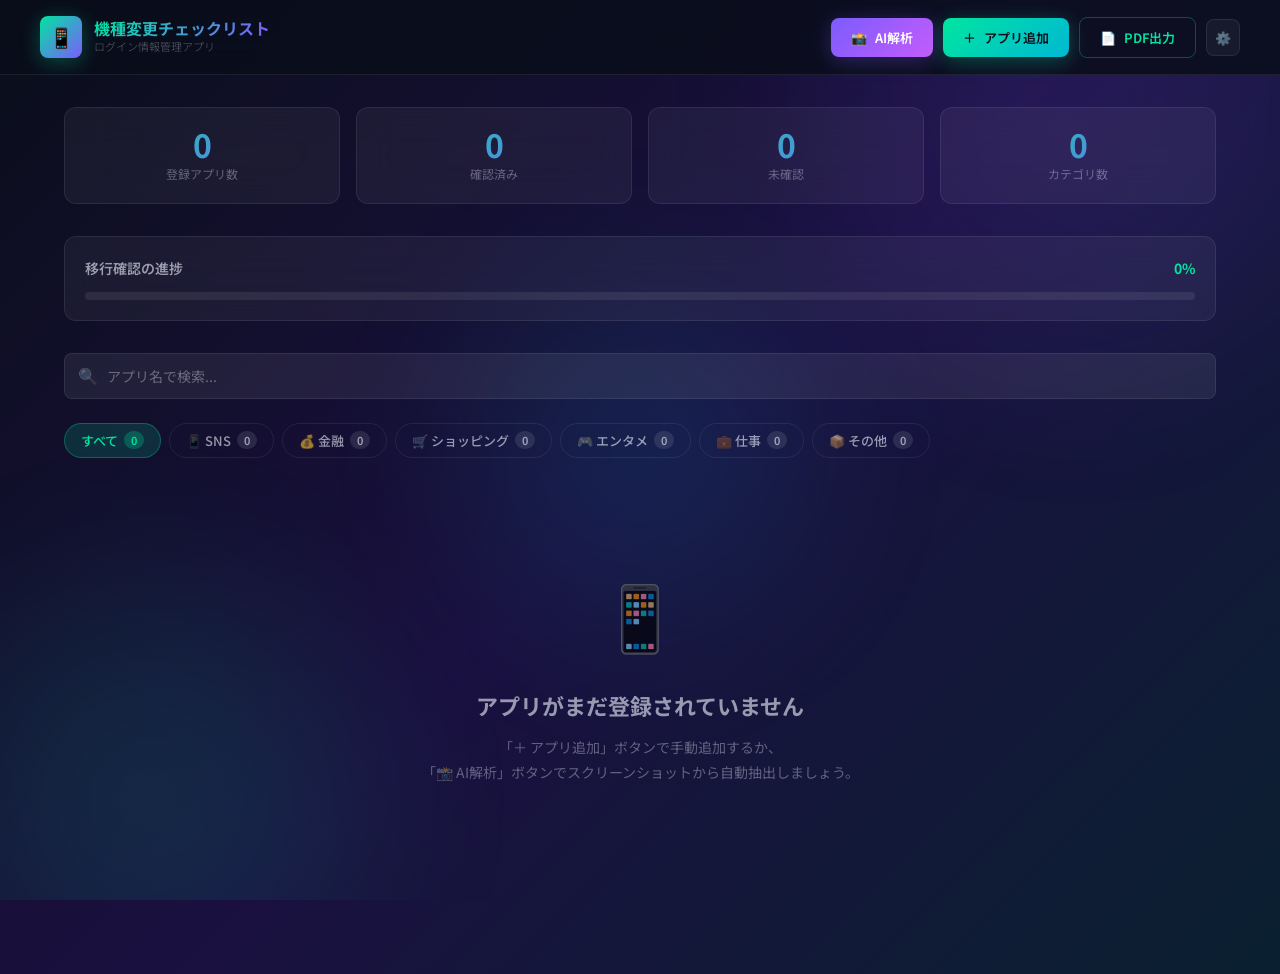
==== commit 40584d85: "feat: スマホ機種変更ログイン情報管理アプリ 初回コミット" ====
--- a/index.html
+++ b/index.html
@@ -3,240 +3,388 @@
 <head>
   <meta charset="UTF-8" />
   <meta name="viewport" content="width=device-width, initial-scale=1.0" />
-  <meta name="description" content="paulgreenの自己紹介ページ。ゲームとプログラミングが得意なAI活用者のポートフォリオ。" />
-  <title>paulgreen | Self Introduction</title>
-  <link rel="preconnect" href="https://fonts.googleapis.com" />
-  <link rel="preconnect" href="https://fonts.gstatic.com" crossorigin />
-  <link href="https://fonts.googleapis.com/css2?family=Noto+Sans+JP:wght@300;400;700;900&family=Outfit:wght@300;400;600;800&display=swap" rel="stylesheet" />
+  <title>機種変更ログイン情報管理 | スマホ移行チェックリスト</title>
+  <meta name="description" content="スマホの機種変更時に必要なアプリのログイン情報（ID・パスワード）を一括管理し、PDFで出力できるWebアプリです。" />
   <link rel="stylesheet" href="style.css" />
+  <!-- jsPDF -->
+  <script src="https://cdnjs.cloudflare.com/ajax/libs/jspdf/2.5.1/jspdf.umd.min.js"></script>
+  <!-- jsPDF AutoTable -->
+  <script src="https://cdnjs.cloudflare.com/ajax/libs/jspdf-autotable/3.8.2/jspdf.plugin.autotable.min.js"></script>
 </head>
 <body>
 
-  <!-- ===== NAVBAR ===== -->
-  <nav id="navbar">
-    <div class="nav-inner">
-      <span class="nav-logo">PG<span class="accent">.</span></span>
-      <ul class="nav-links">
-        <li><a href="#hero">Top</a></li>
-        <li><a href="#about">About</a></li>
-        <li><a href="#interests">Interests</a></li>
-        <li><a href="#future">Vision</a></li>
-      </ul>
-      <button class="hamburger" id="hamburger" aria-label="メニュー">
-        <span></span><span></span><span></span>
-      </button>
-    </div>
-  </nav>
-
-  <!-- ===== HERO ===== -->
-  <section id="hero">
-    <div class="hero-bg">
-      <canvas id="tetris-canvas"></canvas>
-      <div class="orb orb1"></div>
-      <div class="orb orb2"></div>
-      <div class="orb orb3"></div>
-    </div>
-    <div class="hero-content">
-      <div class="hero-avatar reveal-up">
-        <!-- SVG Avatar -->
-        <svg viewBox="0 0 240 280" xmlns="http://www.w3.org/2000/svg" class="avatar-svg">
-          <!-- Background circle -->
-          <circle cx="120" cy="130" r="110" fill="url(#avatarBg)" />
-          <!-- Body / T-shirt -->
-          <path d="M45 240 Q60 200 90 190 L120 210 L150 190 Q180 200 195 240 Z" fill="#1e293b"/>
-          <!-- Hoodie details -->
-          <path d="M90 190 Q105 215 120 210 Q135 215 150 190" fill="none" stroke="#334155" stroke-width="3"/>
-          <!-- Neck -->
-          <rect x="107" y="172" width="26" height="22" rx="8" fill="#f5c99a"/>
-          <!-- Head -->
-          <ellipse cx="120" cy="148" rx="46" ry="50" fill="#f5c99a"/>
-          <!-- Ears -->
-          <ellipse cx="74" cy="150" rx="8" ry="11" fill="#f0ba8a"/>
-          <ellipse cx="166" cy="150" rx="8" ry="11" fill="#f0ba8a"/>
-          <!-- Hair -->
-          <path d="M76 130 Q80 90 120 86 Q160 90 164 130 Q155 108 120 106 Q85 108 76 130 Z" fill="#1a1a2e"/>
-          <path d="M76 125 Q72 110 76 100 Q80 88 90 84" stroke="#1a1a2e" stroke-width="6" fill="none" stroke-linecap="round"/>
-          <path d="M164 125 Q168 110 164 100 Q160 88 150 84" stroke="#1a1a2e" stroke-width="6" fill="none" stroke-linecap="round"/>
-          <!-- Eyes -->
-          <ellipse cx="104" cy="152" rx="9" ry="10" fill="white"/>
-          <ellipse cx="136" cy="152" rx="9" ry="10" fill="white"/>
-          <circle cx="106" cy="154" r="6" fill="#1a1a2e"/>
-          <circle cx="138" cy="154" r="6" fill="#1a1a2e"/>
-          <circle cx="108" cy="152" r="2" fill="white"/>
-          <circle cx="140" cy="152" r="2" fill="white"/>
-          <!-- Eyebrows -->
-          <path d="M96 140 Q104 136 113 139" stroke="#2d1a0e" stroke-width="2.5" fill="none" stroke-linecap="round"/>
-          <path d="M127 139 Q136 136 144 140" stroke="#2d1a0e" stroke-width="2.5" fill="none" stroke-linecap="round"/>
-          <!-- Smile -->
-          <path d="M108 168 Q120 178 132 168" stroke="#c97745" stroke-width="2.5" fill="none" stroke-linecap="round"/>
-          <!-- Nose -->
-          <path d="M118 158 Q120 165 122 158" stroke="#d4956a" stroke-width="2" fill="none" stroke-linecap="round"/>
-          <!-- Gradient -->
-          <defs>
-            <radialGradient id="avatarBg" cx="50%" cy="40%" r="60%">
-              <stop offset="0%" stop-color="#6366f1"/>
-              <stop offset="100%" stop-color="#0f0c29"/>
-            </radialGradient>
-          </defs>
-          <!-- Tech icons floating -->
-          <text x="30" y="60" font-size="22" opacity="0.5">⌨️</text>
-          <text x="185" y="55" font-size="20" opacity="0.5">🎮</text>
-          <text x="20" y="210" font-size="18" opacity="0.4">🤖</text>
-          <text x="190" y="215" font-size="18" opacity="0.4">💡</text>
-        </svg>
-        <div class="avatar-ring"></div>
-      </div>
-
-      <div class="hero-text reveal-up delay-1">
-        <p class="hero-handle">@paulgreen</p>
-        <h1 class="hero-name">paul<span class="accent">green</span></h1>
-        <p class="hero-tagline">Game Lover &amp; Programming Enthusiast<br>AI × Human Partner</p>
-        <div class="hero-buttons">
-          <a href="#about" class="btn btn-primary" id="btn-about">About Me</a>
-          <a href="#future" class="btn btn-ghost" id="btn-vision">My Vision</a>
-        </div>
-      </div>
-    </div>
-
-    <div class="scroll-hint">
-      <span>Scroll</span>
-      <div class="scroll-line"></div>
-    </div>
-  </section>
-
-  <!-- ===== ABOUT ===== -->
-  <section id="about">
-    <div class="container">
-      <h2 class="section-title reveal-up">About <span class="accent">Me</span></h2>
-      <div class="about-grid">
-        <div class="about-card reveal-left" id="card-name">
-          <div class="card-icon">👤</div>
-          <h3>Name</h3>
-          <p><strong>paulgreen</strong></p>
-        </div>
-        <div class="about-card reveal-up delay-1" id="card-handle">
-          <div class="card-icon">🎮</div>
-          <h3>Handle</h3>
-          <p><strong>paulgreen</strong><br><span class="muted">ゲーマーとして活動中</span></p>
-        </div>
-        <div class="about-card reveal-right" id="card-skill">
-          <div class="card-icon">⚡</div>
-          <h3>特異なこと</h3>
-          <p><strong>ゲーム</strong><br><span class="muted">戦略・思考力を磨く</span></p>
-        </div>
-      </div>
-
-      <div class="about-bio reveal-up delay-2">
+<!-- Background Orbs -->
+<div class="bg-orbs" aria-hidden="true">
+  <div class="orb orb-1"></div>
+  <div class="orb orb-2"></div>
+  <div class="orb orb-3"></div>
+</div>
+
+<!-- App -->
+<div id="app">
+
+  <!-- ===== Header ===== -->
+  <header class="header" role="banner">
+    <div class="header-inner">
+      <div class="logo">
+        <div class="logo-icon" aria-hidden="true">📱</div>
+        <div class="logo-text">
+          <h1>機種変更チェックリスト</h1>
+          <p>ログイン情報管理アプリ</p>
+        </div>
+      </div>
+      <div class="header-actions">
+        <button id="btn-screenshot" class="btn btn-secondary" title="スクリーンショットから解析">
+          <span>📸</span>
+          <span>AI解析</span>
+        </button>
+        <button id="btn-add" class="btn btn-primary" title="アプリを手動追加">
+          <span>＋</span>
+          <span>アプリ追加</span>
+        </button>
+        <button id="btn-pdf" class="btn btn-outline" title="PDFでダウンロード">
+          <span>📄</span>
+          <span>PDF出力</span>
+        </button>
+        <button id="btn-settings" class="btn btn-ghost btn-icon" title="設定" aria-label="設定">
+          ⚙️
+        </button>
+      </div>
+    </div>
+  </header>
+
+  <!-- ===== Main ===== -->
+  <main class="main" role="main">
+
+    <!-- Stats -->
+    <div class="stats-bar" role="region" aria-label="統計情報">
+      <div class="stat-card">
+        <div class="stat-number" id="stat-total">0</div>
+        <div class="stat-label">登録アプリ数</div>
+      </div>
+      <div class="stat-card">
+        <div class="stat-number" id="stat-completed">0</div>
+        <div class="stat-label">確認済み</div>
+      </div>
+      <div class="stat-card">
+        <div class="stat-number" id="stat-remaining">0</div>
+        <div class="stat-label">未確認</div>
+      </div>
+      <div class="stat-card">
+        <div class="stat-number" id="stat-categories">0</div>
+        <div class="stat-label">カテゴリ数</div>
+      </div>
+    </div>
+
+    <!-- Progress -->
+    <div class="progress-wrap" role="region" aria-label="進捗">
+      <div class="progress-header">
+        <span class="progress-title">移行確認の進捗</span>
+        <span class="progress-pct" id="progress-pct">0%</span>
+      </div>
+      <div class="progress-bar-bg" role="progressbar" aria-valuenow="0" aria-valuemin="0" aria-valuemax="100" aria-label="進捗バー">
+        <div class="progress-bar-fill" id="progress-bar" style="width: 0%"></div>
+      </div>
+    </div>
+
+    <!-- Toolbar -->
+    <div class="toolbar">
+      <div class="search-wrap">
+        <span class="search-icon" aria-hidden="true">🔍</span>
+        <input
+          type="search"
+          id="search-input"
+          class="search-input"
+          placeholder="アプリ名で検索..."
+          aria-label="アプリ名で検索"
+        />
+      </div>
+    </div>
+
+    <!-- Category Tabs -->
+    <div class="category-tabs" role="tablist" aria-label="カテゴリフィルター" id="category-tabs">
+      <button class="cat-tab active" data-cat="all" role="tab" aria-selected="true" id="tab-all">
+        すべて <span class="count" id="count-all">0</span>
+      </button>
+      <button class="cat-tab" data-cat="SNS" role="tab" aria-selected="false" id="tab-sns">
+        📱 SNS <span class="count" id="count-sns">0</span>
+      </button>
+      <button class="cat-tab" data-cat="金融" role="tab" aria-selected="false" id="tab-finance">
+        💰 金融 <span class="count" id="count-finance">0</span>
+      </button>
+      <button class="cat-tab" data-cat="ショッピング" role="tab" aria-selected="false" id="tab-shopping">
+        🛒 ショッピング <span class="count" id="count-shopping">0</span>
+      </button>
+      <button class="cat-tab" data-cat="エンタメ" role="tab" aria-selected="false" id="tab-entertain">
+        🎮 エンタメ <span class="count" id="count-entertain">0</span>
+      </button>
+      <button class="cat-tab" data-cat="仕事" role="tab" aria-selected="false" id="tab-work">
+        💼 仕事 <span class="count" id="count-work">0</span>
+      </button>
+      <button class="cat-tab" data-cat="その他" role="tab" aria-selected="false" id="tab-other">
+        📦 その他 <span class="count" id="count-other">0</span>
+      </button>
+    </div>
+
+    <!-- Apps Grid -->
+    <div class="apps-grid" id="apps-grid" role="list" aria-label="アプリ一覧">
+      <!-- Cards are dynamically inserted here -->
+    </div>
+
+  </main>
+
+</div>
+
+<!-- ===================================================
+     Modal: アプリ追加/編集
+     =================================================== -->
+<div class="modal-overlay" id="modal-app" role="dialog" aria-modal="true" aria-labelledby="modal-app-title">
+  <div class="modal">
+    <div class="modal-header">
+      <h2 class="modal-title" id="modal-app-title">アプリを追加</h2>
+      <button class="modal-close" id="modal-app-close" aria-label="閉じる">✕</button>
+    </div>
+    <div class="modal-body">
+
+      <div class="form-group">
+        <label class="form-label" for="input-app-name">
+          アプリ名<span class="required">*</span>
+        </label>
+        <input
+          type="text"
+          id="input-app-name"
+          class="form-input"
+          placeholder="例: LINE, Twitter, 楽天市場..."
+          autocomplete="off"
+        />
+      </div>
+
+      <div class="form-group">
+        <label class="form-label" for="input-category">カテゴリ</label>
+        <select id="input-category" class="form-select">
+          <option value="その他">📦 その他</option>
+          <option value="SNS">📱 SNS・コミュニケーション</option>
+          <option value="金融">💰 金融・ペイメント</option>
+          <option value="ショッピング">🛒 ショッピング・EC</option>
+          <option value="エンタメ">🎮 エンタメ・動画・音楽</option>
+          <option value="仕事">💼 仕事・ビジネス</option>
+        </select>
+      </div>
+
+      <div class="form-separator"></div>
+
+      <div class="form-group">
+        <label class="form-label" for="input-id">
+          ID / メールアドレス
+        </label>
+        <input
+          type="text"
+          id="input-id"
+          class="form-input"
+          placeholder="ログインID またはメールアドレス"
+          autocomplete="off"
+        />
+      </div>
+
+      <div class="form-group">
+        <label class="form-label" for="input-password">パスワード</label>
+        <div class="input-with-toggle">
+          <input
+            type="password"
+            id="input-password"
+            class="form-input"
+            placeholder="パスワードを入力"
+            autocomplete="new-password"
+          />
+          <button type="button" class="input-toggle-btn" id="toggle-input-pw" aria-label="パスワードを表示/非表示">
+            👁️
+          </button>
+        </div>
+      </div>
+
+      <div class="form-group">
+        <label class="form-label" for="input-memo">メモ</label>
+        <textarea
+          id="input-memo"
+          class="form-textarea"
+          placeholder="二段階認証の方法、秘密の質問など補足情報を入力"
+          rows="3"
+        ></textarea>
+      </div>
+
+    </div>
+    <div class="modal-footer">
+      <button class="btn btn-ghost" id="modal-app-cancel">キャンセル</button>
+      <button class="btn btn-primary" id="modal-app-save">💾 保存する</button>
+    </div>
+  </div>
+</div>
+
+<!-- ===================================================
+     Modal: スクリーンショット解析
+     =================================================== -->
+<div class="modal-overlay" id="modal-screenshot" role="dialog" aria-modal="true" aria-labelledby="modal-ss-title">
+  <div class="modal" style="max-width: 600px;">
+    <div class="modal-header">
+      <h2 class="modal-title" id="modal-ss-title">📸 スクリーンショットから解析</h2>
+      <button class="modal-close" id="modal-ss-close" aria-label="閉じる">✕</button>
+    </div>
+    <div class="modal-body">
+
+      <!-- API Key -->
+      <div class="api-key-section">
+        <div class="api-key-title">
+          🔑 Gemini API Key
+          <a href="https://aistudio.google.com/app/apikey" target="_blank" rel="noopener noreferrer" class="api-key-link">
+            → 無料で取得する
+          </a>
+        </div>
+        <div class="input-with-toggle">
+          <input
+            type="password"
+            id="input-api-key"
+            class="form-input"
+            placeholder="AIzaSy..."
+            autocomplete="off"
+          />
+          <button type="button" class="input-toggle-btn" id="toggle-api-key" aria-label="APIキーを表示/非表示">
+            👁️
+          </button>
+        </div>
+        <p style="font-size: 12px; color: var(--text-muted); margin-top: 8px;">
+          APIキーはブラウザのローカルストレージに保存されます。外部に送信されません。
+        </p>
+      </div>
+
+      <!-- Model Selection -->
+      <div class="form-group" style="margin-bottom: 16px;">
+        <label class="form-label" for="select-model">
+          🤖 使用するモデル
+          <span style="font-size: 11px; color: var(--accent-warning); font-weight: 400; margin-left: 8px;">
+            ※ クォータエラーの場合は変更してください
+          </span>
+        </label>
+        <select id="select-model" class="form-select">
+          <option value="gemini-1.5-flash-8b">Gemini 1.5 Flash-8B（軽量・無料枠多め ★推奨）</option>
+          <option value="gemini-1.5-flash">Gemini 1.5 Flash（安定版）</option>
+          <option value="gemini-2.0-flash">Gemini 2.0 Flash（最新）</option>
+          <option value="gemini-1.5-pro">Gemini 1.5 Pro（高精度）</option>
+        </select>
+        <p style="font-size: 11px; color: var(--text-muted); margin-top: 6px;">
+          💡 無料枠エラーが出た場合は <strong style="color: var(--accent-primary);">Gemini 1.5 Flash-8B</strong> が最も多くリクエストできます
+        </p>
+      </div>
+
+      <!-- Upload Zone -->
+      <div id="upload-zone" class="upload-zone" role="button" aria-label="スクリーンショットをアップロード">
+        <input type="file" id="file-input" accept="image/*" multiple aria-label="画像ファイルを選択" />
+        <span class="upload-icon" aria-hidden="true">📱</span>
+        <div class="upload-title">スクリーンショットをドロップ</div>
+        <div class="upload-desc">またはクリックして選択（複数可）<br>アプリ一覧のスクリーンショットを使用してください</div>
+      </div>
+
+      <!-- Preview -->
+      <div class="upload-preview" id="upload-preview">
+        <img id="preview-img" src="" alt="アップロードされた画像のプレビュー" />
+      </div>
+
+      <!-- Analyzing State -->
+      <div class="analyzing-state" id="analyzing-state" style="display: none;">
+        <div class="analyzing-spinner" aria-label="解析中"></div>
+        <p style="color: var(--text-secondary); font-size: 14px;">AIがアプリを解析中...</p>
+      </div>
+
+      <!-- Results -->
+      <div id="extracted-result" style="display: none; margin-top: 20px;">
+        <p style="font-size: 13px; font-weight: 600; color: var(--text-secondary); margin-bottom: 12px;">
+          見つかったアプリ — 追加するものを選択してください
+        </p>
+        <div class="extracted-list" id="extracted-list" role="group" aria-label="検出されたアプリ一覧">
+          <!-- Extracted app items inserted here -->
+        </div>
+      </div>
+
+    </div>
+    <div class="modal-footer">
+      <button class="btn btn-ghost" id="modal-ss-cancel">キャンセル</button>
+      <button class="btn btn-outline" id="btn-analyze" style="display: none;">
+        🔍 解析する
+      </button>
+      <button class="btn btn-primary" id="btn-add-extracted" style="display: none;">
+        ✅ 選択したアプリを追加
+      </button>
+    </div>
+  </div>
+</div>
+
+<!-- ===================================================
+     Modal: 設定
+     =================================================== -->
+<div class="modal-overlay" id="modal-settings" role="dialog" aria-modal="true" aria-labelledby="modal-settings-title">
+  <div class="modal" style="max-width: 460px;">
+    <div class="modal-header">
+      <h2 class="modal-title" id="modal-settings-title">⚙️ 設定</h2>
+      <button class="modal-close" id="modal-settings-close" aria-label="閉じる">✕</button>
+    </div>
+    <div class="modal-body">
+
+      <div class="form-group">
+        <label class="form-label">Gemini API Key（保存済み）</label>
+        <div class="input-with-toggle">
+          <input
+            type="password"
+            id="settings-api-key"
+            class="form-input"
+            placeholder="APIキーを入力して保存"
+            autocomplete="off"
+          />
+          <button type="button" class="input-toggle-btn" id="toggle-settings-api-key" aria-label="APIキーを表示/非表示">
+            👁️
+          </button>
+        </div>
+      </div>
+
+      <div class="settings-info">
         <p>
-          ゲームが大好きで、プログラミングへの興味が尽きない。<br>
-          テクノロジーと遊びの交差点に立ち、常に新しいことに挑戦しています。
+          📌 Gemini API Key は
+          <a href="https://aistudio.google.com/app/apikey" target="_blank" rel="noopener noreferrer">
+            Google AI Studio
+          </a>
+          で無料取得できます。<br><br>
+          取得後、「AI解析」ボタンからスクリーンショットを解析できます。
+          APIキーはこのブラウザのみに保存され、外部のサーバーには送信されません。
         </p>
       </div>
-    </div>
-  </section>
-
-  <!-- ===== INTERESTS ===== -->
-  <section id="interests">
-    <div class="container">
-      <h2 class="section-title reveal-up">My <span class="accent">Interests</span></h2>
-      <div class="interests-grid">
-
-        <div class="interest-card reveal-left" id="interest-game">
-          <div class="interest-bg game-bg"></div>
-          <div class="interest-icon">🎮</div>
-          <h3>ゲーム</h3>
-          <p>ゲームを通じて戦略的思考力・瞬発力・問題解決力を磨いています。特異することを生かして新しい世界を切り拓く。</p>
-        </div>
-
-        <div class="interest-card reveal-up delay-1" id="interest-programming">
-          <div class="interest-bg prog-bg"></div>
-          <div class="interest-icon">💻</div>
-          <h3>プログラミング</h3>
-          <p>アイデアをコードで形にする喜びが好きです。この授業を通じて様々なプログラムに挑戦していきます。</p>
-        </div>
-
-        <div class="interest-card reveal-right" id="interest-ai">
-          <div class="interest-bg ai-bg"></div>
-          <div class="interest-icon">🤖</div>
-          <h3>AI</h3>
-          <p>AIは私にとって頼もしいパートナー。共に成長し、相棒のように向き合っていきたいと思っています。</p>
-        </div>
-
-      </div>
-    </div>
-  </section>
-
-  <!-- ===== FUTURE / VISION ===== -->
-  <section id="future">
-    <div class="container">
-      <h2 class="section-title reveal-up">My <span class="accent">Vision</span></h2>
-      <div class="vision-wrap">
-        <div class="vision-timeline">
-
-          <div class="timeline-item reveal-left" id="timeline-1">
-            <div class="timeline-dot"></div>
-            <div class="timeline-content">
-              <h3>AIを使いこなす</h3>
-              <p>AIをツールではなく、パートナーとして活用し、人間とAIが協力し合う未来を体現したい。</p>
-            </div>
-          </div>
-
-          <div class="timeline-item reveal-right" id="timeline-2">
-            <div class="timeline-dot"></div>
-            <div class="timeline-content">
-              <h3>プログラムへの挑戦</h3>
-              <p>この授業を通じて様々なプログラミングに挑戦し、実践的なスキルを積み上げていく。</p>
-            </div>
-          </div>
-
-          <div class="timeline-item reveal-left" id="timeline-3">
-            <div class="timeline-dot"></div>
-            <div class="timeline-content">
-              <h3>AIと共に成長</h3>
-              <p>日々進化するAI技術と共に歩み、相棒のように向き合いながら自分自身も進化し続ける。</p>
-            </div>
-          </div>
-
-        </div>
-
-        <div class="vision-quote reveal-up delay-2">
-          <blockquote>
-            "AIは頼もしいパートナー。<br>共に未来を切り拓いていきたい。"
-          </blockquote>
-          <cite>— paulgreen</cite>
-        </div>
-      </div>
-    </div>
-  </section>
-
-  <!-- ===== FOOTER ===== -->
-  <footer id="footer">
-    <div class="footer-inner">
-      <span class="nav-logo">PG<span class="accent">.</span></span>
-      <p>© 2024 paulgreen — All Rights Reserved</p>
-    </div>
-  </footer>
-
-  <!-- ===== BULLETIN BOARD WIDGET ===== -->
-  <div id="bulletin-board" class="board-widget">
-    <div class="board-header">
-      <h4>Message Board</h4>
-      <button id="board-toggle" aria-label="掲示板を切り替え">_</button>
-    </div>
-    <div class="board-body">
-      <div id="board-messages" class="board-messages">
-        <!-- Messages will be injected here -->
-      </div>
-      <form id="board-form" class="board-form">
-        <div class="board-inputs">
-          <input type="text" id="board-name" placeholder="名前 (省略可)" autocomplete="off" />
-          <input type="text" id="board-input" placeholder="メッセージを入力..." required autocomplete="off" />
-        </div>
-        <button type="submit">送信</button>
-      </form>
+
+      <div class="form-separator"></div>
+
+      <div class="form-group">
+        <label class="form-label">データ管理</label>
+        <div style="display: flex; gap: 10px; flex-wrap: wrap;">
+          <button class="btn btn-outline btn-sm" id="btn-export">📤 JSONエクスポート</button>
+          <button class="btn btn-ghost btn-sm" id="btn-import-trigger">📥 JSONインポート</button>
+          <input type="file" id="btn-import" accept=".json" style="display: none;" aria-label="JSONファイルを選択" />
+        </div>
+      </div>
+
+      <div class="form-group">
+        <button class="btn btn-danger" id="btn-clear-all" style="width: 100%; justify-content: center;">
+          🗑️ すべてのデータを削除
+        </button>
+      </div>
+
+    </div>
+    <div class="modal-footer">
+      <button class="btn btn-ghost" id="modal-settings-cancel">閉じる</button>
+      <button class="btn btn-primary" id="btn-save-settings">💾 保存</button>
     </div>
   </div>
-
-  <script src="script.js"></script>
+</div>
+
+<!-- Toast Container -->
+<div class="toast-container" id="toast-container" aria-live="polite" aria-label="通知"></div>
+
+<!-- App Script -->
+<script src="app.js"></script>
 </body>
 </html>
--- a/style.css
+++ b/style.css
@@ -1,821 +1,1322 @@
-/* =============================================
-   DESIGN TOKENS & RESET
-   ============================================= */
+/* ===========================
+   Design System Variables
+   =========================== */
+@import url('https://fonts.googleapis.com/css2?family=Noto+Sans+JP:wght@300;400;500;600;700&display=swap');
+
 :root {
-  --bg-dark:     #050816;
-  --bg-section:  #080d1f;
-  --bg-card:     rgba(255,255,255,0.04);
-  --accent:      #7c3aed;
-  --accent2:     #6366f1;
-  --accent3:     #38bdf8;
-  --text-main:   #f1f5f9;
-  --text-muted:  #94a3b8;
-  --border:      rgba(255,255,255,0.08);
-  --glow:        rgba(124,58,237,0.35);
-  --radius:      1rem;
-  --radius-lg:   1.5rem;
-  --transition:  0.35s cubic-bezier(0.4,0,0.2,1);
-  --font-jp:     'Noto Sans JP', sans-serif;
-  --font-en:     'Outfit', sans-serif;
-}
-
-*, *::before, *::after { box-sizing: border-box; margin: 0; padding: 0; }
-
-html { scroll-behavior: smooth; font-size: 16px; }
+  /* Colors */
+  --bg-primary: #0a0e1a;
+  --bg-secondary: #0f1629;
+  --bg-card: rgba(255, 255, 255, 0.05);
+  --bg-card-hover: rgba(255, 255, 255, 0.08);
+  --bg-modal: rgba(15, 22, 41, 0.95);
+  --bg-input: rgba(255, 255, 255, 0.07);
+  --bg-input-focus: rgba(255, 255, 255, 0.1);
+
+  --accent-primary: #00e5a0;
+  --accent-secondary: #7c5cfc;
+  --accent-danger: #ff5c7a;
+  --accent-warning: #ffb347;
+
+  --gradient-hero: linear-gradient(135deg, #0a0e1a 0%, #1a1040 50%, #0a2030 100%);
+  --gradient-accent: linear-gradient(135deg, #00e5a0, #7c5cfc);
+  --gradient-card: linear-gradient(135deg, rgba(0,229,160,0.1), rgba(124,92,252,0.1));
+  --gradient-btn: linear-gradient(135deg, #00e5a0, #00b8d4);
+  --gradient-btn-secondary: linear-gradient(135deg, #7c5cfc, #c45cfc);
+
+  --text-primary: #f0f4ff;
+  --text-secondary: rgba(240, 244, 255, 0.6);
+  --text-muted: rgba(240, 244, 255, 0.35);
+
+  --border-subtle: rgba(255, 255, 255, 0.08);
+  --border-accent: rgba(0, 229, 160, 0.3);
+  --border-focus: rgba(0, 229, 160, 0.6);
+
+  --glass-blur: blur(20px);
+  --shadow-card: 0 8px 32px rgba(0, 0, 0, 0.4);
+  --shadow-modal: 0 25px 80px rgba(0, 0, 0, 0.7);
+  --shadow-btn: 0 4px 20px rgba(0, 229, 160, 0.3);
+  --shadow-btn-secondary: 0 4px 20px rgba(124, 92, 252, 0.3);
+
+  --radius-sm: 8px;
+  --radius-md: 12px;
+  --radius-lg: 20px;
+  --radius-xl: 28px;
+
+  --transition: all 0.25s cubic-bezier(0.4, 0, 0.2, 1);
+  --transition-slow: all 0.4s cubic-bezier(0.4, 0, 0.2, 1);
+}
+
+/* ===========================
+   Reset & Base
+   =========================== */
+*, *::before, *::after {
+  box-sizing: border-box;
+  margin: 0;
+  padding: 0;
+}
+
+html {
+  scroll-behavior: smooth;
+}
 
 body {
-  font-family: var(--font-jp);
-  background: var(--bg-dark);
-  color: var(--text-main);
+  font-family: 'Noto Sans JP', sans-serif;
+  background: var(--gradient-hero);
+  color: var(--text-primary);
+  min-height: 100vh;
+  line-height: 1.6;
   overflow-x: hidden;
-  line-height: 1.7;
-}
-
-a { text-decoration: none; color: inherit; }
-ul { list-style: none; }
-img, svg { display: block; max-width: 100%; }
-
-.accent { color: var(--accent); }
-.muted  { color: var(--text-muted); font-size: 0.9rem; }
-
-/* =============================================
-   SCROLLBAR
-   ============================================= */
-::-webkit-scrollbar { width: 6px; }
-::-webkit-scrollbar-track { background: var(--bg-dark); }
-::-webkit-scrollbar-thumb { background: var(--accent); border-radius: 3px; }
-
-/* =============================================
-   NAVBAR
-   ============================================= */
-#navbar {
+}
+
+/* ===========================
+   Background Orbs
+   =========================== */
+.bg-orbs {
   position: fixed;
-  top: 0; left: 0; right: 0;
-  z-index: 100;
-  padding: 0 1.5rem;
-  backdrop-filter: blur(20px);
-  background: rgba(5,8,22,0.7);
-  border-bottom: 1px solid var(--border);
-  transition: var(--transition);
-}
-
-.nav-inner {
-  max-width: 1100px;
-  margin: 0 auto;
-  height: 64px;
-  display: flex;
-  align-items: center;
-  justify-content: space-between;
-}
-
-.nav-logo {
-  font-family: var(--font-en);
-  font-weight: 800;
-  font-size: 1.4rem;
-  letter-spacing: -0.02em;
-  color: var(--text-main);
-}
-
-.nav-links {
-  display: flex;
-  gap: 2rem;
-}
-
-.nav-links a {
-  font-family: var(--font-en);
-  font-size: 0.9rem;
-  font-weight: 400;
-  color: var(--text-muted);
-  position: relative;
-  transition: color var(--transition);
-}
-
-.nav-links a::after {
-  content: '';
-  position: absolute;
-  bottom: -4px; left: 0;
-  width: 0; height: 2px;
-  background: var(--accent);
-  border-radius: 2px;
-  transition: width var(--transition);
-}
-
-.nav-links a:hover { color: var(--text-main); }
-.nav-links a:hover::after { width: 100%; }
-
-.hamburger {
-  display: none;
-  flex-direction: column;
-  gap: 5px;
-  background: none;
-  border: none;
-  cursor: pointer;
-  padding: 4px;
-}
-
-.hamburger span {
-  display: block;
-  width: 24px; height: 2px;
-  background: var(--text-main);
-  border-radius: 2px;
-  transition: var(--transition);
-}
-
-/* =============================================
-   HERO
-   ============================================= */
-#hero {
-  min-height: 100svh;
-  display: flex;
-  align-items: center;
-  justify-content: center;
-  position: relative;
-  overflow: hidden;
-  padding: 6rem 1.5rem 4rem;
-}
-
-.hero-bg {
-  position: absolute;
-  inset: 0;
-  z-index: 0;
-  background: radial-gradient(ellipse 80% 60% at 50% 20%, #14092e 0%, var(--bg-dark) 70%);
-}
-
-#tetris-canvas {
-  position: absolute;
   top: 0;
   left: 0;
   width: 100%;
   height: 100%;
+  pointer-events: none;
   z-index: 0;
-  opacity: 0.25; /* 背景として目立ちすぎないように透明度を調整 */
-  pointer-events: none; /* クリックを邪魔しないようにする */
+  overflow: hidden;
 }
 
 .orb {
   position: absolute;
   border-radius: 50%;
   filter: blur(80px);
-  opacity: 0.4;
+  opacity: 0.15;
   animation: float 8s ease-in-out infinite;
 }
 
-.orb1 {
-  width: 500px; height: 500px;
-  background: radial-gradient(circle, #7c3aed 0%, transparent 70%);
-  top: -15%; left: -10%;
+.orb-1 {
+  width: 600px;
+  height: 600px;
+  background: radial-gradient(circle, #7c5cfc, transparent);
+  top: -200px;
+  right: -100px;
   animation-delay: 0s;
 }
 
-.orb2 {
-  width: 350px; height: 350px;
-  background: radial-gradient(circle, #6366f1 0%, transparent 70%);
-  bottom: 10%; right: -5%;
-  animation-delay: 3s;
-}
-
-.orb3 {
-  width: 250px; height: 250px;
-  background: radial-gradient(circle, #38bdf8 0%, transparent 70%);
-  top: 50%; left: 40%;
-  animation-delay: 6s;
+.orb-2 {
+  width: 500px;
+  height: 500px;
+  background: radial-gradient(circle, #00e5a0, transparent);
+  bottom: -150px;
+  left: -100px;
+  animation-delay: -4s;
+}
+
+.orb-3 {
+  width: 400px;
+  height: 400px;
+  background: radial-gradient(circle, #00b8d4, transparent);
+  top: 50%;
+  left: 50%;
+  transform: translate(-50%, -50%);
+  animation-delay: -2s;
 }
 
 @keyframes float {
-  0%, 100% { transform: translateY(0) scale(1); }
-  50%       { transform: translateY(-30px) scale(1.05); }
-}
-
-.hero-content {
+  0%, 100% { transform: translateY(0px) scale(1); }
+  50% { transform: translateY(-30px) scale(1.05); }
+}
+
+.orb-3 {
+  animation: float3 10s ease-in-out infinite;
+}
+
+@keyframes float3 {
+  0%, 100% { transform: translate(-50%, -50%) scale(1); }
+  50% { transform: translate(-50%, calc(-50% - 20px)) scale(1.1); }
+}
+
+/* ===========================
+   App Container
+   =========================== */
+#app {
   position: relative;
   z-index: 1;
+  min-height: 100vh;
+}
+
+/* ===========================
+   Header
+   =========================== */
+.header {
+  position: sticky;
+  top: 0;
+  z-index: 100;
+  background: rgba(10, 14, 26, 0.85);
+  backdrop-filter: var(--glass-blur);
+  -webkit-backdrop-filter: var(--glass-blur);
+  border-bottom: 1px solid var(--border-subtle);
+  padding: 16px 24px;
+}
+
+.header-inner {
+  max-width: 1200px;
+  margin: 0 auto;
+  display: flex;
+  align-items: center;
+  justify-content: space-between;
+  gap: 16px;
+}
+
+.logo {
+  display: flex;
+  align-items: center;
+  gap: 12px;
+  text-decoration: none;
+}
+
+.logo-icon {
+  width: 42px;
+  height: 42px;
+  background: var(--gradient-accent);
+  border-radius: var(--radius-sm);
+  display: flex;
+  align-items: center;
+  justify-content: center;
+  font-size: 20px;
+  box-shadow: var(--shadow-btn);
+  flex-shrink: 0;
+}
+
+.logo-text h1 {
+  font-size: 16px;
+  font-weight: 700;
+  background: var(--gradient-accent);
+  -webkit-background-clip: text;
+  -webkit-text-fill-color: transparent;
+  background-clip: text;
+  line-height: 1.2;
+}
+
+.logo-text p {
+  font-size: 11px;
+  color: var(--text-muted);
+  font-weight: 300;
+}
+
+.header-actions {
+  display: flex;
+  gap: 10px;
+  align-items: center;
+  flex-wrap: wrap;
+}
+
+/* ===========================
+   Buttons
+   =========================== */
+.btn {
+  display: inline-flex;
+  align-items: center;
+  gap: 8px;
+  padding: 10px 20px;
+  border-radius: var(--radius-sm);
+  border: none;
+  cursor: pointer;
+  font-family: inherit;
+  font-size: 13px;
+  font-weight: 600;
+  transition: var(--transition);
+  text-decoration: none;
+  white-space: nowrap;
+  position: relative;
+  overflow: hidden;
+}
+
+.btn::before {
+  content: '';
+  position: absolute;
+  top: 0;
+  left: -100%;
+  width: 100%;
+  height: 100%;
+  background: linear-gradient(90deg, transparent, rgba(255,255,255,0.1), transparent);
+  transition: left 0.5s;
+}
+
+.btn:hover::before {
+  left: 100%;
+}
+
+.btn-primary {
+  background: var(--gradient-btn);
+  color: #0a0e1a;
+  box-shadow: var(--shadow-btn);
+}
+
+.btn-primary:hover {
+  transform: translateY(-2px);
+  box-shadow: 0 8px 30px rgba(0, 229, 160, 0.45);
+}
+
+.btn-secondary {
+  background: var(--gradient-btn-secondary);
+  color: white;
+  box-shadow: var(--shadow-btn-secondary);
+}
+
+.btn-secondary:hover {
+  transform: translateY(-2px);
+  box-shadow: 0 8px 30px rgba(124, 92, 252, 0.45);
+}
+
+.btn-outline {
+  background: transparent;
+  color: var(--accent-primary);
+  border: 1px solid var(--border-accent);
+}
+
+.btn-outline:hover {
+  background: rgba(0, 229, 160, 0.1);
+  transform: translateY(-2px);
+}
+
+.btn-ghost {
+  background: var(--bg-card);
+  color: var(--text-secondary);
+  border: 1px solid var(--border-subtle);
+}
+
+.btn-ghost:hover {
+  background: var(--bg-card-hover);
+  color: var(--text-primary);
+  transform: translateY(-2px);
+}
+
+.btn-danger {
+  background: transparent;
+  color: var(--accent-danger);
+  border: 1px solid rgba(255, 92, 122, 0.3);
+  padding: 6px 12px;
+  font-size: 12px;
+}
+
+.btn-danger:hover {
+  background: rgba(255, 92, 122, 0.1);
+}
+
+.btn-sm {
+  padding: 6px 14px;
+  font-size: 12px;
+}
+
+.btn-icon {
+  padding: 8px;
+  border-radius: var(--radius-sm);
+}
+
+/* ===========================
+   Main Content
+   =========================== */
+.main {
+  max-width: 1200px;
+  margin: 0 auto;
+  padding: 32px 24px 80px;
+}
+
+/* ===========================
+   Stats Bar
+   =========================== */
+.stats-bar {
+  display: grid;
+  grid-template-columns: repeat(auto-fit, minmax(160px, 1fr));
+  gap: 16px;
+  margin-bottom: 32px;
+}
+
+.stat-card {
+  background: var(--bg-card);
+  backdrop-filter: var(--glass-blur);
+  -webkit-backdrop-filter: var(--glass-blur);
+  border: 1px solid var(--border-subtle);
+  border-radius: var(--radius-md);
+  padding: 20px;
+  text-align: center;
+  transition: var(--transition);
+}
+
+.stat-card:hover {
+  background: var(--bg-card-hover);
+  border-color: var(--border-accent);
+  transform: translateY(-3px);
+}
+
+.stat-number {
+  font-size: 32px;
+  font-weight: 700;
+  background: var(--gradient-accent);
+  -webkit-background-clip: text;
+  -webkit-text-fill-color: transparent;
+  background-clip: text;
+  line-height: 1;
+  margin-bottom: 4px;
+}
+
+.stat-label {
+  font-size: 12px;
+  color: var(--text-muted);
+  font-weight: 400;
+}
+
+/* Progress bar */
+.progress-wrap {
+  background: var(--bg-card);
+  backdrop-filter: var(--glass-blur);
+  border: 1px solid var(--border-subtle);
+  border-radius: var(--radius-md);
+  padding: 20px;
+  margin-bottom: 32px;
+}
+
+.progress-header {
+  display: flex;
+  justify-content: space-between;
+  align-items: center;
+  margin-bottom: 12px;
+}
+
+.progress-title {
+  font-size: 14px;
+  font-weight: 600;
+  color: var(--text-secondary);
+}
+
+.progress-pct {
+  font-size: 14px;
+  font-weight: 700;
+  color: var(--accent-primary);
+}
+
+.progress-bar-bg {
+  background: rgba(255,255,255,0.08);
+  border-radius: 100px;
+  height: 8px;
+  overflow: hidden;
+}
+
+.progress-bar-fill {
+  height: 100%;
+  background: var(--gradient-accent);
+  border-radius: 100px;
+  transition: width 0.6s cubic-bezier(0.4, 0, 0.2, 1);
+  box-shadow: 0 0 12px rgba(0, 229, 160, 0.5);
+}
+
+/* ===========================
+   Toolbar (Search + Filter)
+   =========================== */
+.toolbar {
+  display: flex;
+  gap: 12px;
+  align-items: center;
+  margin-bottom: 24px;
+  flex-wrap: wrap;
+}
+
+.search-wrap {
+  flex: 1;
+  min-width: 200px;
+  position: relative;
+}
+
+.search-icon {
+  position: absolute;
+  left: 14px;
+  top: 50%;
+  transform: translateY(-50%);
+  color: var(--text-muted);
+  font-size: 16px;
+  pointer-events: none;
+}
+
+.search-input {
+  width: 100%;
+  background: var(--bg-input);
+  border: 1px solid var(--border-subtle);
+  border-radius: var(--radius-sm);
+  padding: 12px 16px 12px 42px;
+  color: var(--text-primary);
+  font-family: inherit;
+  font-size: 14px;
+  transition: var(--transition);
+  outline: none;
+}
+
+.search-input::placeholder {
+  color: var(--text-muted);
+}
+
+.search-input:focus {
+  background: var(--bg-input-focus);
+  border-color: var(--border-focus);
+  box-shadow: 0 0 0 3px rgba(0, 229, 160, 0.1);
+}
+
+/* Category Tabs */
+.category-tabs {
+  display: flex;
+  gap: 8px;
+  flex-wrap: wrap;
+  margin-bottom: 24px;
+}
+
+.cat-tab {
+  padding: 7px 16px;
+  border-radius: 100px;
+  border: 1px solid var(--border-subtle);
+  background: transparent;
+  color: var(--text-secondary);
+  font-family: inherit;
+  font-size: 13px;
+  font-weight: 500;
+  cursor: pointer;
+  transition: var(--transition);
+  display: flex;
+  align-items: center;
+  gap: 6px;
+}
+
+.cat-tab .count {
+  background: rgba(255,255,255,0.1);
+  border-radius: 100px;
+  padding: 1px 7px;
+  font-size: 11px;
+  font-weight: 600;
+}
+
+.cat-tab:hover {
+  background: rgba(255,255,255,0.05);
+  color: var(--text-primary);
+}
+
+.cat-tab.active {
+  background: rgba(0, 229, 160, 0.15);
+  border-color: var(--border-accent);
+  color: var(--accent-primary);
+}
+
+.cat-tab.active .count {
+  background: rgba(0, 229, 160, 0.25);
+  color: var(--accent-primary);
+}
+
+/* ===========================
+   App Grid
+   =========================== */
+.apps-grid {
+  display: grid;
+  grid-template-columns: repeat(auto-fill, minmax(340px, 1fr));
+  gap: 16px;
+}
+
+/* ===========================
+   App Card
+   =========================== */
+.app-card {
+  background: var(--bg-card);
+  backdrop-filter: var(--glass-blur);
+  -webkit-backdrop-filter: var(--glass-blur);
+  border: 1px solid var(--border-subtle);
+  border-radius: var(--radius-lg);
+  padding: 20px;
+  transition: var(--transition);
+  position: relative;
+  overflow: hidden;
+  animation: cardIn 0.35s cubic-bezier(0.4, 0, 0.2, 1) forwards;
+}
+
+@keyframes cardIn {
+  from {
+    opacity: 0;
+    transform: translateY(20px);
+  }
+  to {
+    opacity: 1;
+    transform: translateY(0);
+  }
+}
+
+.app-card::before {
+  content: '';
+  position: absolute;
+  top: 0;
+  left: 0;
+  right: 0;
+  height: 2px;
+  background: var(--gradient-accent);
+  opacity: 0;
+  transition: var(--transition);
+}
+
+.app-card:hover {
+  background: var(--bg-card-hover);
+  border-color: rgba(0, 229, 160, 0.2);
+  transform: translateY(-4px);
+  box-shadow: var(--shadow-card);
+}
+
+.app-card:hover::before {
+  opacity: 1;
+}
+
+.app-card.completed {
+  border-color: rgba(0, 229, 160, 0.2);
+  background: rgba(0, 229, 160, 0.04);
+}
+
+.card-header {
+  display: flex;
+  align-items: flex-start;
+  gap: 14px;
+  margin-bottom: 16px;
+}
+
+.card-check {
+  appearance: none;
+  -webkit-appearance: none;
+  width: 22px;
+  height: 22px;
+  border: 2px solid var(--border-subtle);
+  border-radius: 6px;
+  cursor: pointer;
+  flex-shrink: 0;
+  margin-top: 2px;
+  transition: var(--transition);
+  position: relative;
+}
+
+.card-check:checked {
+  background: var(--gradient-accent);
+  border-color: var(--accent-primary);
+}
+
+.card-check:checked::after {
+  content: '✓';
+  position: absolute;
+  top: 50%;
+  left: 50%;
+  transform: translate(-50%, -50%);
+  color: #0a0e1a;
+  font-size: 13px;
+  font-weight: 800;
+}
+
+.card-info {
+  flex: 1;
+  min-width: 0;
+}
+
+.card-app-name {
+  font-size: 16px;
+  font-weight: 700;
+  color: var(--text-primary);
+  margin-bottom: 4px;
+  white-space: nowrap;
+  overflow: hidden;
+  text-overflow: ellipsis;
+}
+
+.card-category {
+  display: inline-flex;
+  align-items: center;
+  gap: 4px;
+  font-size: 11px;
+  font-weight: 600;
+  padding: 3px 10px;
+  border-radius: 100px;
+  background: rgba(124, 92, 252, 0.15);
+  color: #a78bfa;
+  border: 1px solid rgba(124, 92, 252, 0.25);
+}
+
+.card-actions {
+  display: flex;
+  gap: 6px;
+  flex-shrink: 0;
+}
+
+.card-action-btn {
+  width: 32px;
+  height: 32px;
+  border-radius: var(--radius-sm);
+  border: 1px solid var(--border-subtle);
+  background: var(--bg-input);
+  color: var(--text-secondary);
+  cursor: pointer;
+  display: flex;
+  align-items: center;
+  justify-content: center;
+  font-size: 14px;
+  transition: var(--transition);
+}
+
+.card-action-btn:hover {
+  background: var(--bg-input-focus);
+  color: var(--text-primary);
+  transform: scale(1.1);
+}
+
+.card-action-btn.delete:hover {
+  background: rgba(255, 92, 122, 0.15);
+  color: var(--accent-danger);
+  border-color: rgba(255, 92, 122, 0.3);
+}
+
+.card-fields {
   display: flex;
   flex-direction: column;
-  align-items: center;
-  gap: 2.5rem;
+  gap: 8px;
+}
+
+.field-row {
+  display: flex;
+  align-items: center;
+  gap: 10px;
+  background: var(--bg-input);
+  border-radius: var(--radius-sm);
+  padding: 8px 12px;
+  border: 1px solid transparent;
+  transition: var(--transition);
+}
+
+.field-row:hover {
+  border-color: var(--border-subtle);
+}
+
+.field-label {
+  font-size: 11px;
+  font-weight: 600;
+  color: var(--text-muted);
+  min-width: 70px;
+  flex-shrink: 0;
+  text-transform: uppercase;
+  letter-spacing: 0.5px;
+}
+
+.field-value {
+  font-size: 13px;
+  color: var(--text-secondary);
+  flex: 1;
+  min-width: 0;
+  overflow: hidden;
+  text-overflow: ellipsis;
+  white-space: nowrap;
+  font-family: 'Courier New', monospace;
+}
+
+.field-value.password {
+  letter-spacing: 2px;
+}
+
+.field-value.empty {
+  color: var(--text-muted);
+  font-family: 'Noto Sans JP', sans-serif;
+  font-style: italic;
+  letter-spacing: normal;
+}
+
+.toggle-pw {
+  background: none;
+  border: none;
+  color: var(--text-muted);
+  cursor: pointer;
+  font-size: 14px;
+  padding: 2px 4px;
+  border-radius: 4px;
+  transition: var(--transition);
+  flex-shrink: 0;
+}
+
+.toggle-pw:hover {
+  color: var(--accent-primary);
+}
+
+.card-memo {
+  margin-top: 8px;
+  padding: 8px 12px;
+  background: var(--bg-input);
+  border-radius: var(--radius-sm);
+  font-size: 12px;
+  color: var(--text-muted);
+  line-height: 1.5;
+  border-left: 2px solid var(--accent-secondary);
+}
+
+/* ===========================
+   Empty State
+   =========================== */
+.empty-state {
+  grid-column: 1 / -1;
   text-align: center;
-  max-width: 700px;
+  padding: 80px 24px;
+}
+
+.empty-icon {
+  font-size: 64px;
+  margin-bottom: 24px;
+  display: block;
+  opacity: 0.6;
+}
+
+.empty-title {
+  font-size: 22px;
+  font-weight: 700;
+  color: var(--text-secondary);
+  margin-bottom: 12px;
+}
+
+.empty-desc {
+  font-size: 14px;
+  color: var(--text-muted);
+  margin-bottom: 28px;
+  line-height: 1.8;
+}
+
+/* ===========================
+   Modal Overlay
+   =========================== */
+.modal-overlay {
+  position: fixed;
+  inset: 0;
+  background: rgba(0, 0, 0, 0.75);
+  backdrop-filter: blur(8px);
+  -webkit-backdrop-filter: blur(8px);
+  z-index: 1000;
+  display: flex;
+  align-items: center;
+  justify-content: center;
+  padding: 20px;
+  opacity: 0;
+  pointer-events: none;
+  transition: opacity 0.3s ease;
+}
+
+.modal-overlay.open {
+  opacity: 1;
+  pointer-events: all;
+}
+
+.modal {
+  background: var(--bg-modal);
+  border: 1px solid var(--border-subtle);
+  border-radius: var(--radius-xl);
   width: 100%;
-}
-
-/* Avatar */
-.hero-avatar {
+  max-width: 540px;
+  max-height: 90vh;
+  overflow-y: auto;
+  box-shadow: var(--shadow-modal);
+  transform: scale(0.92) translateY(20px);
+  transition: transform 0.3s cubic-bezier(0.34, 1.56, 0.64, 1);
+  scrollbar-width: thin;
+  scrollbar-color: var(--border-subtle) transparent;
+}
+
+.modal-overlay.open .modal {
+  transform: scale(1) translateY(0);
+}
+
+.modal::-webkit-scrollbar {
+  width: 4px;
+}
+
+.modal::-webkit-scrollbar-track {
+  background: transparent;
+}
+
+.modal::-webkit-scrollbar-thumb {
+  background: var(--border-subtle);
+  border-radius: 100px;
+}
+
+.modal-header {
+  padding: 28px 28px 20px;
+  border-bottom: 1px solid var(--border-subtle);
+  display: flex;
+  align-items: center;
+  justify-content: space-between;
+  position: sticky;
+  top: 0;
+  background: var(--bg-modal);
+  z-index: 1;
+}
+
+.modal-title {
+  font-size: 20px;
+  font-weight: 700;
+  background: var(--gradient-accent);
+  -webkit-background-clip: text;
+  -webkit-text-fill-color: transparent;
+  background-clip: text;
+}
+
+.modal-close {
+  width: 36px;
+  height: 36px;
+  border-radius: var(--radius-sm);
+  border: 1px solid var(--border-subtle);
+  background: var(--bg-input);
+  color: var(--text-secondary);
+  cursor: pointer;
+  display: flex;
+  align-items: center;
+  justify-content: center;
+  font-size: 18px;
+  transition: var(--transition);
+}
+
+.modal-close:hover {
+  background: rgba(255, 92, 122, 0.1);
+  color: var(--accent-danger);
+  border-color: rgba(255, 92, 122, 0.3);
+}
+
+.modal-body {
+  padding: 24px 28px;
+}
+
+.modal-footer {
+  padding: 20px 28px 28px;
+  display: flex;
+  gap: 12px;
+  justify-content: flex-end;
+}
+
+/* ===========================
+   Form Elements
+   =========================== */
+.form-group {
+  margin-bottom: 18px;
+}
+
+.form-label {
+  display: block;
+  font-size: 13px;
+  font-weight: 600;
+  color: var(--text-secondary);
+  margin-bottom: 8px;
+}
+
+.form-label span.required {
+  color: var(--accent-danger);
+  margin-left: 4px;
+}
+
+.form-input,
+.form-select,
+.form-textarea {
+  width: 100%;
+  background: var(--bg-input);
+  border: 1px solid var(--border-subtle);
+  border-radius: var(--radius-sm);
+  padding: 12px 16px;
+  color: var(--text-primary);
+  font-family: inherit;
+  font-size: 14px;
+  transition: var(--transition);
+  outline: none;
+}
+
+.form-input:focus,
+.form-select:focus,
+.form-textarea:focus {
+  background: var(--bg-input-focus);
+  border-color: var(--border-focus);
+  box-shadow: 0 0 0 3px rgba(0, 229, 160, 0.1);
+}
+
+.form-select {
+  appearance: none;
+  -webkit-appearance: none;
+  cursor: pointer;
+  background-image: url("data:image/svg+xml,%3Csvg xmlns='http://www.w3.org/2000/svg' width='12' height='12' viewBox='0 0 12 12'%3E%3Cpath fill='%23666' d='M6 8L1 3h10z'/%3E%3C/svg%3E");
+  background-repeat: no-repeat;
+  background-position: right 14px center;
+  padding-right: 36px;
+}
+
+.form-select option {
+  background: #1a1040;
+  color: var(--text-primary);
+}
+
+.form-textarea {
+  resize: vertical;
+  min-height: 80px;
+  line-height: 1.6;
+}
+
+.input-with-toggle {
   position: relative;
-  width: 200px; height: 200px;
-}
-
-.avatar-svg {
-  width: 200px; height: 200px;
+}
+
+.input-with-toggle .form-input {
+  padding-right: 48px;
+}
+
+.input-toggle-btn {
+  position: absolute;
+  right: 12px;
+  top: 50%;
+  transform: translateY(-50%);
+  background: none;
+  border: none;
+  color: var(--text-muted);
+  cursor: pointer;
+  font-size: 16px;
+  padding: 4px;
+  border-radius: 4px;
+  transition: var(--transition);
+}
+
+.input-toggle-btn:hover {
+  color: var(--accent-primary);
+}
+
+/* Separator */
+.form-separator {
+  height: 1px;
+  background: var(--border-subtle);
+  margin: 20px 0;
+}
+
+/* ===========================
+   Screenshot Upload
+   =========================== */
+.upload-zone {
+  border: 2px dashed var(--border-subtle);
+  border-radius: var(--radius-md);
+  padding: 40px 24px;
+  text-align: center;
+  cursor: pointer;
+  transition: var(--transition);
+  position: relative;
+  overflow: hidden;
+}
+
+.upload-zone:hover,
+.upload-zone.dragging {
+  border-color: var(--border-accent);
+  background: rgba(0, 229, 160, 0.04);
+}
+
+.upload-zone input[type="file"] {
+  position: absolute;
+  inset: 0;
+  opacity: 0;
+  cursor: pointer;
+  width: 100%;
+  height: 100%;
+}
+
+.upload-icon {
+  font-size: 48px;
+  margin-bottom: 16px;
+  display: block;
+}
+
+.upload-title {
+  font-size: 16px;
+  font-weight: 600;
+  color: var(--text-secondary);
+  margin-bottom: 8px;
+}
+
+.upload-desc {
+  font-size: 13px;
+  color: var(--text-muted);
+}
+
+.upload-preview {
+  margin-top: 16px;
+  position: relative;
+  display: none;
+}
+
+.upload-preview img {
+  max-width: 100%;
+  max-height: 250px;
+  border-radius: var(--radius-md);
+  object-fit: contain;
+}
+
+/* API Key Section */
+.api-key-section {
+  background: rgba(124, 92, 252, 0.08);
+  border: 1px solid rgba(124, 92, 252, 0.2);
+  border-radius: var(--radius-md);
+  padding: 16px;
+  margin-bottom: 20px;
+}
+
+.api-key-title {
+  font-size: 13px;
+  font-weight: 600;
+  color: #a78bfa;
+  margin-bottom: 10px;
+  display: flex;
+  align-items: center;
+  gap: 6px;
+}
+
+.api-key-link {
+  color: var(--accent-primary);
+  text-decoration: none;
+  font-size: 12px;
+  font-weight: 500;
+}
+
+.api-key-link:hover {
+  text-decoration: underline;
+}
+
+/* Extracted Apps List */
+.extracted-list {
+  display: flex;
+  flex-direction: column;
+  gap: 8px;
+  max-height: 240px;
+  overflow-y: auto;
+  padding-right: 4px;
+}
+
+.extracted-item {
+  display: flex;
+  align-items: center;
+  gap: 12px;
+  padding: 10px 14px;
+  background: var(--bg-input);
+  border-radius: var(--radius-sm);
+  border: 1px solid var(--border-subtle);
+  transition: var(--transition);
+  cursor: pointer;
+}
+
+.extracted-item:hover {
+  border-color: var(--border-accent);
+  background: rgba(0, 229, 160, 0.05);
+}
+
+.extracted-item input[type="checkbox"] {
+  accent-color: var(--accent-primary);
+  width: 16px;
+  height: 16px;
+  cursor: pointer;
+}
+
+.extracted-item label {
+  flex: 1;
+  font-size: 14px;
+  color: var(--text-primary);
+  cursor: pointer;
+}
+
+.analyzing-state {
+  text-align: center;
+  padding: 32px;
+}
+
+.analyzing-spinner {
+  width: 48px;
+  height: 48px;
+  border: 3px solid var(--border-subtle);
+  border-top-color: var(--accent-primary);
   border-radius: 50%;
-  box-shadow: 0 0 40px var(--glow);
-}
-
-.avatar-ring {
-  position: absolute;
-  inset: -8px;
-  border-radius: 50%;
-  border: 2px solid transparent;
-  background: linear-gradient(135deg, var(--accent), var(--accent3)) border-box;
-  -webkit-mask: linear-gradient(#fff 0 0) padding-box, linear-gradient(#fff 0 0);
-  -webkit-mask-composite: destination-out;
-  mask-composite: exclude;
-  animation: spin 6s linear infinite;
+  animation: spin 0.8s linear infinite;
+  margin: 0 auto 16px;
 }
 
 @keyframes spin {
   to { transform: rotate(360deg); }
 }
 
-/* Hero Text */
-.hero-handle {
-  font-family: var(--font-en);
-  font-size: 0.9rem;
-  font-weight: 300;
-  color: var(--accent3);
-  letter-spacing: 0.15em;
-  text-transform: uppercase;
-}
-
-.hero-name {
-  font-family: var(--font-jp);
-  font-size: clamp(2.2rem, 6vw, 4rem);
-  font-weight: 900;
-  line-height: 1.1;
-  letter-spacing: -0.02em;
-}
-
-.hero-tagline {
-  font-size: 1rem;
+/* ===========================
+   Settings Panel
+   =========================== */
+.settings-info {
+  background: rgba(0, 229, 160, 0.06);
+  border: 1px solid rgba(0, 229, 160, 0.15);
+  border-radius: var(--radius-md);
+  padding: 16px;
+  margin-top: 16px;
+}
+
+.settings-info p {
+  font-size: 13px;
   color: var(--text-muted);
-  line-height: 1.8;
-}
-
-.hero-buttons {
-  display: flex;
-  gap: 1rem;
-  flex-wrap: wrap;
-  justify-content: center;
-}
-
-.btn {
-  font-family: var(--font-en);
-  font-weight: 600;
-  font-size: 0.9rem;
-  padding: 0.75rem 2rem;
-  border-radius: 100px;
-  transition: var(--transition);
-  cursor: pointer;
-  border: none;
-  display: inline-block;
-}
-
-.btn-primary {
-  background: linear-gradient(135deg, var(--accent), var(--accent2));
-  color: #fff;
-  box-shadow: 0 4px 20px var(--glow);
-}
-
-.btn-primary:hover {
-  transform: translateY(-3px) scale(1.04);
-  box-shadow: 0 8px 30px var(--glow);
-}
-
-.btn-ghost {
-  background: transparent;
-  color: var(--text-muted);
-  border: 1px solid var(--border);
-}
-
-.btn-ghost:hover {
-  color: var(--text-main);
-  border-color: var(--accent);
-  transform: translateY(-3px);
-}
-
-/* Scroll hint */
-.scroll-hint {
-  position: absolute;
-  bottom: 2rem;
-  left: 50%;
-  transform: translateX(-50%);
-  display: flex;
-  flex-direction: column;
-  align-items: center;
-  gap: 0.5rem;
-  z-index: 1;
-}
-
-.scroll-hint span {
-  font-family: var(--font-en);
-  font-size: 0.7rem;
-  letter-spacing: 0.2em;
-  color: var(--text-muted);
-  text-transform: uppercase;
-}
-
-.scroll-line {
-  width: 1px;
-  height: 50px;
-  background: linear-gradient(to bottom, var(--accent), transparent);
-  animation: scrollAnim 2s ease-in-out infinite;
-}
-
-@keyframes scrollAnim {
-  0%, 100% { opacity: 1; transform: scaleY(1); transform-origin: top; }
-  50%       { opacity: 0.3; transform: scaleY(0.5); }
-}
-
-/* =============================================
-   SECTIONS COMMON
-   ============================================= */
-section { padding: 6rem 1.5rem; }
-section:nth-child(even) { background: var(--bg-section); }
-
-.container {
-  max-width: 1100px;
-  margin: 0 auto;
-}
-
-.section-title {
-  font-family: var(--font-en);
-  font-size: clamp(1.8rem, 4vw, 2.8rem);
-  font-weight: 800;
-  text-align: center;
-  margin-bottom: 3rem;
-  letter-spacing: -0.02em;
-}
-
-/* =============================================
-   ABOUT
-   ============================================= */
-#about { background: var(--bg-section); }
-
-.about-grid {
-  display: grid;
-  grid-template-columns: repeat(auto-fit, minmax(220px, 1fr));
-  gap: 1.5rem;
-  margin-bottom: 3rem;
-}
-
-.about-card {
-  background: var(--bg-card);
-  border: 1px solid var(--border);
-  border-radius: var(--radius-lg);
-  padding: 2rem 1.5rem;
-  text-align: center;
-  transition: var(--transition);
-  backdrop-filter: blur(10px);
-  position: relative;
-  overflow: hidden;
-}
-
-.about-card::before {
-  content: '';
-  position: absolute;
-  top: 0; left: 0; right: 0;
-  height: 2px;
-  background: linear-gradient(90deg, var(--accent), var(--accent3));
-  opacity: 0;
-  transition: opacity var(--transition);
-}
-
-.about-card:hover { transform: translateY(-6px); border-color: rgba(124,58,237,0.4); }
-.about-card:hover::before { opacity: 1; }
-
-.card-icon {
-  font-size: 2.2rem;
-  margin-bottom: 1rem;
-}
-
-.about-card h3 {
-  font-family: var(--font-en);
-  font-size: 0.8rem;
-  font-weight: 600;
-  text-transform: uppercase;
-  letter-spacing: 0.15em;
-  color: var(--text-muted);
-  margin-bottom: 0.5rem;
-}
-
-.about-card p {
-  font-size: 1rem;
-  line-height: 1.6;
-}
-
-.about-bio {
-  text-align: center;
-  max-width: 640px;
-  margin: 0 auto;
-  font-size: 1.05rem;
-  color: var(--text-muted);
-  line-height: 1.9;
-  padding: 2rem;
-  background: var(--bg-card);
-  border: 1px solid var(--border);
-  border-radius: var(--radius-lg);
-  backdrop-filter: blur(10px);
-}
-
-/* =============================================
-   INTERESTS
-   ============================================= */
-#interests { background: var(--bg-dark); }
-
-.interests-grid {
-  display: grid;
-  grid-template-columns: repeat(auto-fit, minmax(280px, 1fr));
-  gap: 1.5rem;
-}
-
-.interest-card {
-  position: relative;
-  border-radius: var(--radius-lg);
-  padding: 2.5rem 2rem;
-  overflow: hidden;
-  border: 1px solid var(--border);
-  transition: var(--transition);
-  cursor: default;
-}
-
-.interest-bg {
-  position: absolute;
-  inset: 0;
-  opacity: 0.12;
-  transition: opacity var(--transition);
-}
-
-.game-bg  { background: linear-gradient(135deg, #7c3aed, #4f46e5); }
-.prog-bg  { background: linear-gradient(135deg, #0891b2, #06b6d4); }
-.ai-bg    { background: linear-gradient(135deg, #059669, #10b981); }
-
-.interest-card:hover .interest-bg { opacity: 0.22; }
-.interest-card:hover { transform: translateY(-8px); box-shadow: 0 20px 50px rgba(0,0,0,0.4); }
-
-.interest-icon {
-  font-size: 2.5rem;
-  margin-bottom: 1.2rem;
-  position: relative;
-  z-index: 1;
-}
-
-.interest-card h3 {
-  font-size: 1.2rem;
-  font-weight: 700;
-  margin-bottom: 0.8rem;
-  position: relative;
-  z-index: 1;
-}
-
-.interest-card p {
-  color: var(--text-muted);
-  font-size: 0.95rem;
-  line-height: 1.8;
-  position: relative;
-  z-index: 1;
-}
-
-/* =============================================
-   VISION / FUTURE
-   ============================================= */
-#future { background: var(--bg-section); }
-
-.vision-wrap {
-  display: grid;
-  grid-template-columns: 1fr 1fr;
-  gap: 3rem;
-  align-items: start;
-}
-
-/* Timeline */
-.vision-timeline { display: flex; flex-direction: column; gap: 0; }
-
-.timeline-item {
-  display: flex;
-  gap: 1.5rem;
-  padding-bottom: 2.5rem;
-  position: relative;
-}
-
-.timeline-item::after {
-  content: '';
-  position: absolute;
-  left: 10px; top: 24px;
-  width: 2px;
-  height: calc(100% - 10px);
-  background: linear-gradient(to bottom, var(--accent), transparent);
-}
-
-.timeline-item:last-child::after { display: none; }
-
-.timeline-dot {
-  flex-shrink: 0;
-  width: 22px; height: 22px;
-  border-radius: 50%;
-  border: 2px solid var(--accent);
-  background: var(--bg-dark);
-  z-index: 1;
-  box-shadow: 0 0 12px var(--glow);
-  transition: var(--transition);
-}
-
-.timeline-item:hover .timeline-dot {
-  background: var(--accent);
-  box-shadow: 0 0 20px var(--glow);
-}
-
-.timeline-content h3 {
-  font-size: 1.05rem;
-  font-weight: 700;
-  margin-bottom: 0.4rem;
-}
-
-.timeline-content p {
-  color: var(--text-muted);
-  font-size: 0.93rem;
-  line-height: 1.8;
-}
-
-/* Quote */
-.vision-quote {
-  background: var(--bg-card);
-  border: 1px solid var(--border);
-  border-radius: var(--radius-lg);
-  padding: 2.5rem;
-  backdrop-filter: blur(10px);
-  text-align: center;
-  position: sticky;
-  top: 5rem;
-}
-
-.vision-quote blockquote {
-  font-size: 1.15rem;
-  line-height: 1.9;
-  font-weight: 700;
-  color: var(--text-main);
-  margin-bottom: 1.2rem;
-}
-
-.vision-quote cite {
-  font-family: var(--font-en);
-  font-size: 0.85rem;
-  color: var(--accent3);
-  letter-spacing: 0.1em;
-}
-
-/* =============================================
-   FOOTER
-   ============================================= */
-#footer {
-  background: var(--bg-dark);
-  border-top: 1px solid var(--border);
-  padding: 2rem 1.5rem;
-}
-
-.footer-inner {
-  max-width: 1100px;
-  margin: 0 auto;
-  display: flex;
-  align-items: center;
-  justify-content: space-between;
-  flex-wrap: wrap;
-  gap: 1rem;
-}
-
-.footer-inner p {
-  color: var(--text-muted);
-  font-size: 0.85rem;
-  font-family: var(--font-en);
-}
-
-/* =============================================
-   SCROLL ANIMATIONS
-   ============================================= */
-.reveal-up,
-.reveal-left,
-.reveal-right {
-  opacity: 0;
-  transition: opacity 0.7s ease, transform 0.7s ease;
-  will-change: transform, opacity;
-}
-
-.reveal-up    { transform: translateY(50px); }
-.reveal-left  { transform: translateX(-50px); }
-.reveal-right { transform: translateX(50px); }
-
-.reveal-up.visible,
-.reveal-left.visible,
-.reveal-right.visible {
-  opacity: 1;
-  transform: translate(0, 0);
-}
-
-.delay-1 { transition-delay: 0.15s; }
-.delay-2 { transition-delay: 0.3s; }
-
-/* =============================================
-   RESPONSIVE
-   ============================================= */
-@media (max-width: 768px) {
-  .nav-links { display: none; flex-direction: column; }
-  .nav-links.open {
-    display: flex;
-    position: absolute;
-    top: 64px; left: 0; right: 0;
-    background: rgba(5,8,22,0.97);
-    padding: 1.5rem;
-    gap: 1.5rem;
-    border-bottom: 1px solid var(--border);
-  }
-
-  .hamburger { display: flex; }
-
-  .vision-wrap {
-    grid-template-columns: 1fr;
-  }
-
-  .vision-quote { position: static; }
-
-  #hero { padding-top: 5rem; }
-
-  .about-grid  { grid-template-columns: 1fr; }
-  .interests-grid { grid-template-columns: 1fr; }
-}
-
-@media (max-width: 480px) {
-  .hero-buttons { flex-direction: column; align-items: center; }
-  .btn { width: 220px; text-align: center; }
-}
-
-/* =============================================
-   BULLETIN BOARD WIDGET
-   ============================================= */
-.board-widget {
+  line-height: 1.7;
+}
+
+.settings-info a {
+  color: var(--accent-primary);
+  text-decoration: none;
+}
+
+.settings-info a:hover {
+  text-decoration: underline;
+}
+
+/* ===========================
+   Toast Notification
+   =========================== */
+.toast-container {
   position: fixed;
-  bottom: 20px;
-  left: 20px;
-  width: 320px;
-  background: rgba(8, 13, 31, 0.85);
-  backdrop-filter: blur(15px);
-  border: 1px solid var(--border);
-  border-radius: var(--radius);
-  z-index: 99;
-  box-shadow: 0 10px 30px rgba(0, 0, 0, 0.5);
-  display: flex;
-  flex-direction: column;
-  overflow: hidden;
-  transition: transform 0.3s cubic-bezier(0.4, 0, 0.2, 1);
-}
-
-.board-widget.minimized {
-  transform: translateY(calc(100% - 46px));
-}
-
-.board-header {
-  padding: 12px 15px;
-  background: rgba(255, 255, 255, 0.05);
-  display: flex;
-  justify-content: space-between;
-  align-items: center;
-  border-bottom: 1px solid var(--border);
-  cursor: pointer;
-  transition: background var(--transition);
-}
-
-.board-header:hover {
-  background: rgba(255, 255, 255, 0.1);
-}
-
-.board-header h4 {
-  font-family: var(--font-en);
-  font-size: 0.95rem;
-  margin: 0;
-  display: flex;
-  align-items: center;
-  gap: 8px;
-}
-.board-header h4::before {
-  content: '💬';
-  font-size: 1.1rem;
-}
-
-#board-toggle {
-  background: none;
-  border: none;
-  color: var(--text-main);
-  cursor: pointer;
-  font-weight: bold;
-  padding: 0 5px;
-  font-size: 1rem;
-}
-
-.board-body {
-  display: flex;
-  flex-direction: column;
-  height: 350px;
-}
-
-.board-messages {
-  flex: 1;
-  padding: 15px;
-  overflow-y: auto;
+  bottom: 24px;
+  right: 24px;
+  z-index: 9999;
   display: flex;
   flex-direction: column;
   gap: 10px;
 }
 
-.board-messages::-webkit-scrollbar { width: 4px; }
-.board-messages::-webkit-scrollbar-track { background: transparent; }
-.board-messages::-webkit-scrollbar-thumb { background: var(--accent); border-radius: 2px; }
-
-.board-msg {
-  background: rgba(255, 255, 255, 0.06);
-  padding: 10px 12px;
-  border-radius: 10px;
-  font-size: 0.9rem;
-  animation: fadeIn 0.3s ease;
-  word-break: break-word;
-}
-
-.board-msg .msg-time {
-  font-size: 0.7rem;
-  color: var(--text-muted);
-}
-
-.board-msg-header {
-  display: flex;
-  justify-content: space-between;
-  align-items: baseline;
-  margin-bottom: 4px;
-}
-
-.board-msg-name {
-  font-weight: 700;
-  font-size: 0.8rem;
-  color: var(--accent3);
-}
-
-.board-msg-text {
-  display: block;
-  font-size: 0.9rem;
-}
-
-@keyframes fadeIn {
-  from { opacity: 0; transform: translateY(10px); }
-  to { opacity: 1; transform: translateY(0); }
-}
-
-.board-form {
-  display: flex;
-  padding: 12px;
-  border-top: 1px solid var(--border);
-  background: rgba(0, 0, 0, 0.2);
-  align-items: stretch;
-}
-
-.board-inputs {
-  flex: 1;
-  display: flex;
-  flex-direction: column;
-  gap: 8px;
-}
-
-.board-inputs input {
-  background: rgba(255, 255, 255, 0.05);
-  border: 1px solid var(--border);
-  padding: 8px 12px;
-  border-radius: 12px;
-  color: var(--text-main);
-  font-size: 0.85rem;
-  outline: none;
-  transition: border-color var(--transition);
-}
-
-.board-inputs input:focus {
-  border-color: var(--accent);
-}
-
-.board-form button {
-  background: linear-gradient(135deg, var(--accent), var(--accent2));
-  color: #fff;
-  border: none;
-  border-radius: 12px;
-  padding: 0 16px;
-  margin-left: 8px;
-  font-size: 0.85rem;
-  font-weight: bold;
-  cursor: pointer;
-  transition: transform 0.2s, box-shadow 0.2s;
-}
-
-.board-form button:hover {
-  transform: scale(1.05);
-  box-shadow: 0 0 10px var(--glow);
-}
-
+.toast {
+  background: var(--bg-modal);
+  border: 1px solid var(--border-subtle);
+  border-radius: var(--radius-md);
+  padding: 14px 18px;
+  display: flex;
+  align-items: center;
+  gap: 12px;
+  box-shadow: var(--shadow-modal);
+  animation: toastIn 0.35s cubic-bezier(0.34, 1.56, 0.64, 1) forwards;
+  max-width: 320px;
+  min-width: 250px;
+}
+
+@keyframes toastIn {
+  from { opacity: 0; transform: translateY(20px) scale(0.9); }
+  to { opacity: 1; transform: translateY(0) scale(1); }
+}
+
+.toast.hiding {
+  animation: toastOut 0.25s ease forwards;
+}
+
+@keyframes toastOut {
+  to { opacity: 0; transform: translateY(10px) scale(0.9); }
+}
+
+.toast-icon {
+  font-size: 18px;
+  flex-shrink: 0;
+}
+
+.toast-msg {
+  font-size: 13px;
+  color: var(--text-primary);
+  font-weight: 500;
+}
+
+.toast.success { border-left: 3px solid var(--accent-primary); }
+.toast.error { border-left: 3px solid var(--accent-danger); }
+.toast.info { border-left: 3px solid var(--accent-secondary); }
+
+/* ===========================
+   Scrollbar
+   =========================== */
+::-webkit-scrollbar {
+  width: 6px;
+}
+
+::-webkit-scrollbar-track {
+  background: transparent;
+}
+
+::-webkit-scrollbar-thumb {
+  background: var(--border-subtle);
+  border-radius: 100px;
+}
+
+/* ===========================
+   Responsive
+   =========================== */
 @media (max-width: 768px) {
-  .board-widget {
-    left: 10px;
-    bottom: 10px;
-    width: calc(100vw - 20px);
-  }
-}
+  .header-inner {
+    flex-wrap: wrap;
+  }
+
+  .header-actions {
+    width: 100%;
+    justify-content: flex-end;
+  }
+
+  .main {
+    padding: 20px 16px 60px;
+  }
+
+  .stats-bar {
+    grid-template-columns: repeat(2, 1fr);
+  }
+
+  .apps-grid {
+    grid-template-columns: 1fr;
+  }
+
+  .modal {
+    max-width: 100%;
+    border-radius: var(--radius-lg) var(--radius-lg) 0 0;
+    position: fixed;
+    bottom: 0;
+    left: 0;
+    right: 0;
+    max-height: 85vh;
+    margin: 0;
+  }
+
+  .modal-overlay {
+    align-items: flex-end;
+    padding: 0;
+  }
+
+  .modal-overlay.open .modal {
+    transform: scale(1) translateY(0);
+  }
+
+  .modal-overlay .modal {
+    transform: scale(1) translateY(100%);
+  }
+
+  .btn span {
+    display: none;
+  }
+
+  .btn-primary span,
+  .btn-secondary span {
+    display: inline;
+  }
+
+  .toast-container {
+    bottom: 16px;
+    right: 16px;
+    left: 16px;
+  }
+}
+
+@media (max-width: 480px) {
+  .stats-bar {
+    grid-template-columns: repeat(2, 1fr);
+    gap: 10px;
+  }
+
+  .stat-card {
+    padding: 14px;
+  }
+
+  .stat-number {
+    font-size: 26px;
+  }
+
+  .category-tabs {
+    gap: 6px;
+  }
+
+  .cat-tab {
+    font-size: 12px;
+    padding: 6px 12px;
+  }
+}
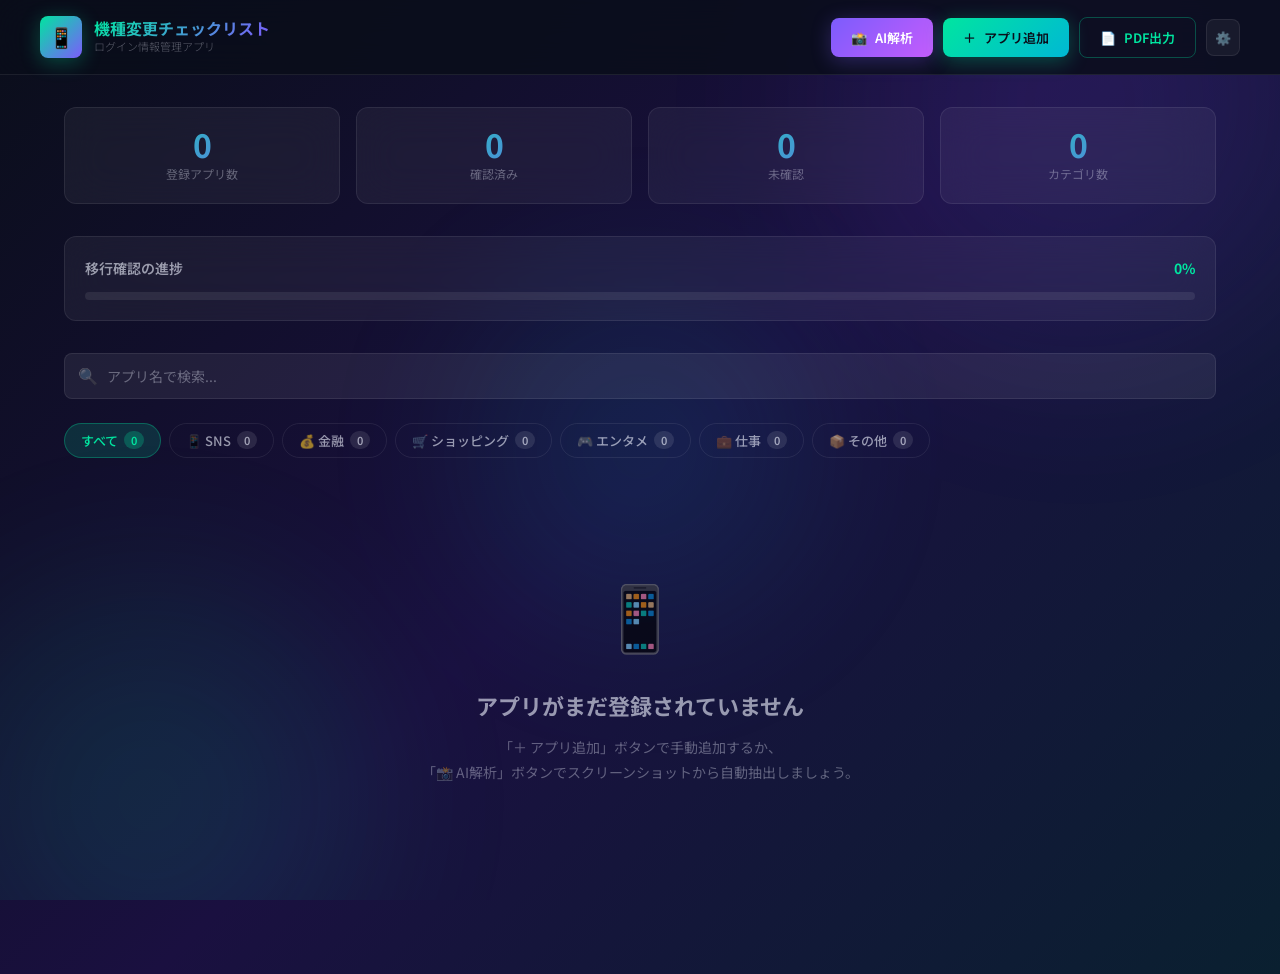
==== commit f49cd94c: "fix: Gemini 1.5系モデル廃止対応 → 2.x系に更新" ====
--- a/index.html
+++ b/index.html
@@ -265,13 +265,13 @@
           </span>
         </label>
         <select id="select-model" class="form-select">
-          <option value="gemini-1.5-flash-8b">Gemini 1.5 Flash-8B（軽量・無料枠多め ★推奨）</option>
-          <option value="gemini-1.5-flash">Gemini 1.5 Flash（安定版）</option>
-          <option value="gemini-2.0-flash">Gemini 2.0 Flash（最新）</option>
-          <option value="gemini-1.5-pro">Gemini 1.5 Pro（高精度）</option>
+          <option value="gemini-2.0-flash">Gemini 2.0 Flash（推奨 ★）</option>
+          <option value="gemini-2.0-flash-lite">Gemini 2.0 Flash-Lite（軽量・無料枠多め）</option>
+          <option value="gemini-2.5-flash">Gemini 2.5 Flash（高精度）</option>
+          <option value="gemini-2.5-pro">Gemini 2.5 Pro（最高精度）</option>
         </select>
         <p style="font-size: 11px; color: var(--text-muted); margin-top: 6px;">
-          💡 無料枠エラーが出た場合は <strong style="color: var(--accent-primary);">Gemini 1.5 Flash-8B</strong> が最も多くリクエストできます
+          💡 クォータエラーの場合は <strong style="color: var(--accent-primary);">Gemini 2.0 Flash-Lite</strong> に切り替えてください
         </p>
       </div>
 
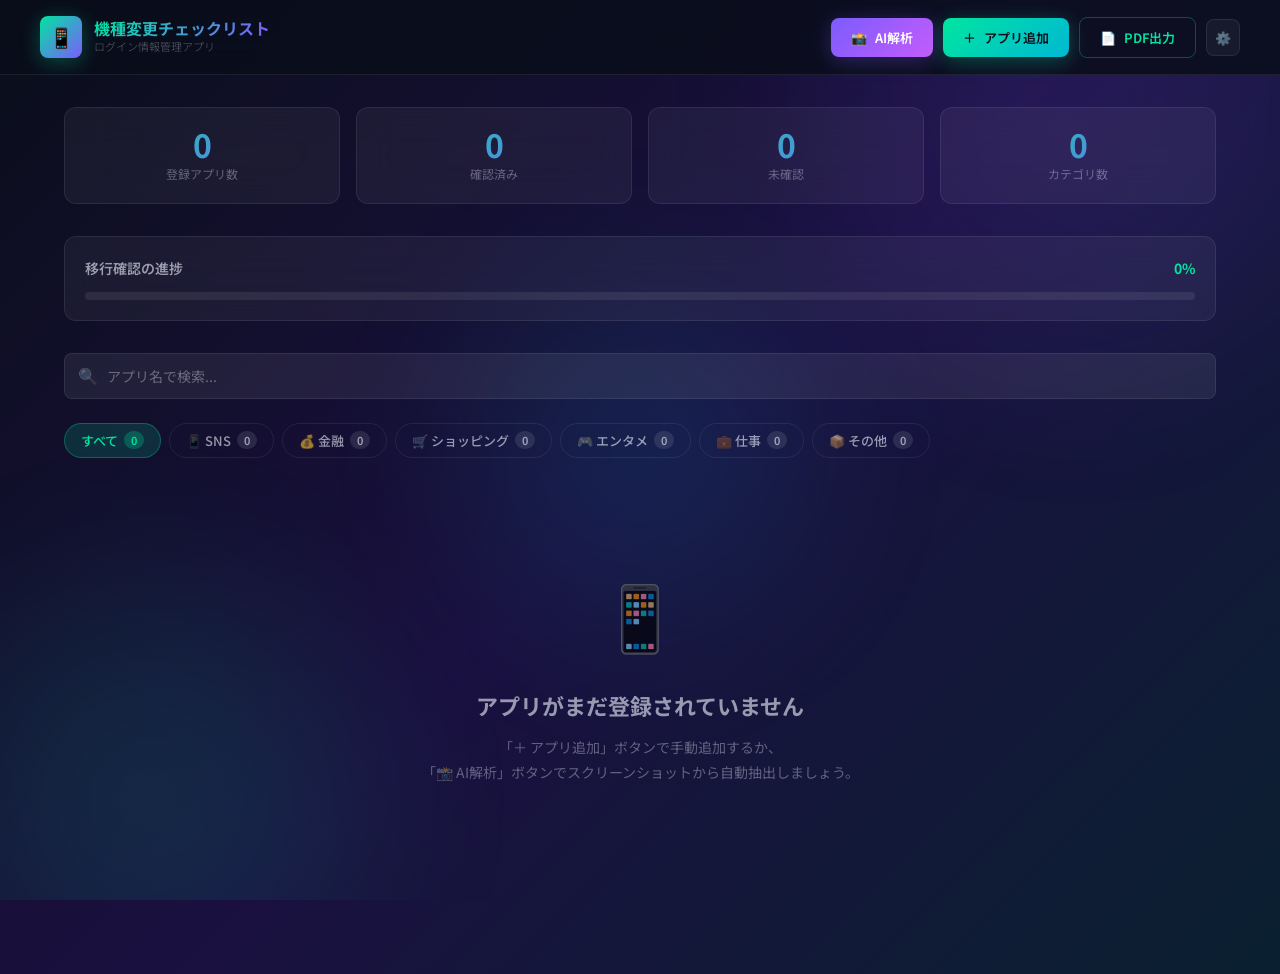
==== commit 26391502: "feat: デフォルトの推奨モデルを最新のGemini 2.5 Flashに更新" ====
--- a/index.html
+++ b/index.html
@@ -265,10 +265,10 @@
           </span>
         </label>
         <select id="select-model" class="form-select">
-          <option value="gemini-2.0-flash">Gemini 2.0 Flash（推奨 ★）</option>
-          <option value="gemini-2.0-flash-lite">Gemini 2.0 Flash-Lite（軽量・無料枠多め）</option>
-          <option value="gemini-2.5-flash">Gemini 2.5 Flash（高精度）</option>
+          <option value="gemini-2.5-flash">Gemini 2.5 Flash（最新・推奨 ★）</option>
           <option value="gemini-2.5-pro">Gemini 2.5 Pro（最高精度）</option>
+          <option value="gemini-2.0-flash">Gemini 2.0 Flash（安定版）</option>
+          <option value="gemini-2.0-flash-lite">Gemini 2.0 Flash-Lite（軽量）</option>
         </select>
         <p style="font-size: 11px; color: var(--text-muted); margin-top: 6px;">
           💡 クォータエラーの場合は <strong style="color: var(--accent-primary);">Gemini 2.0 Flash-Lite</strong> に切り替えてください
